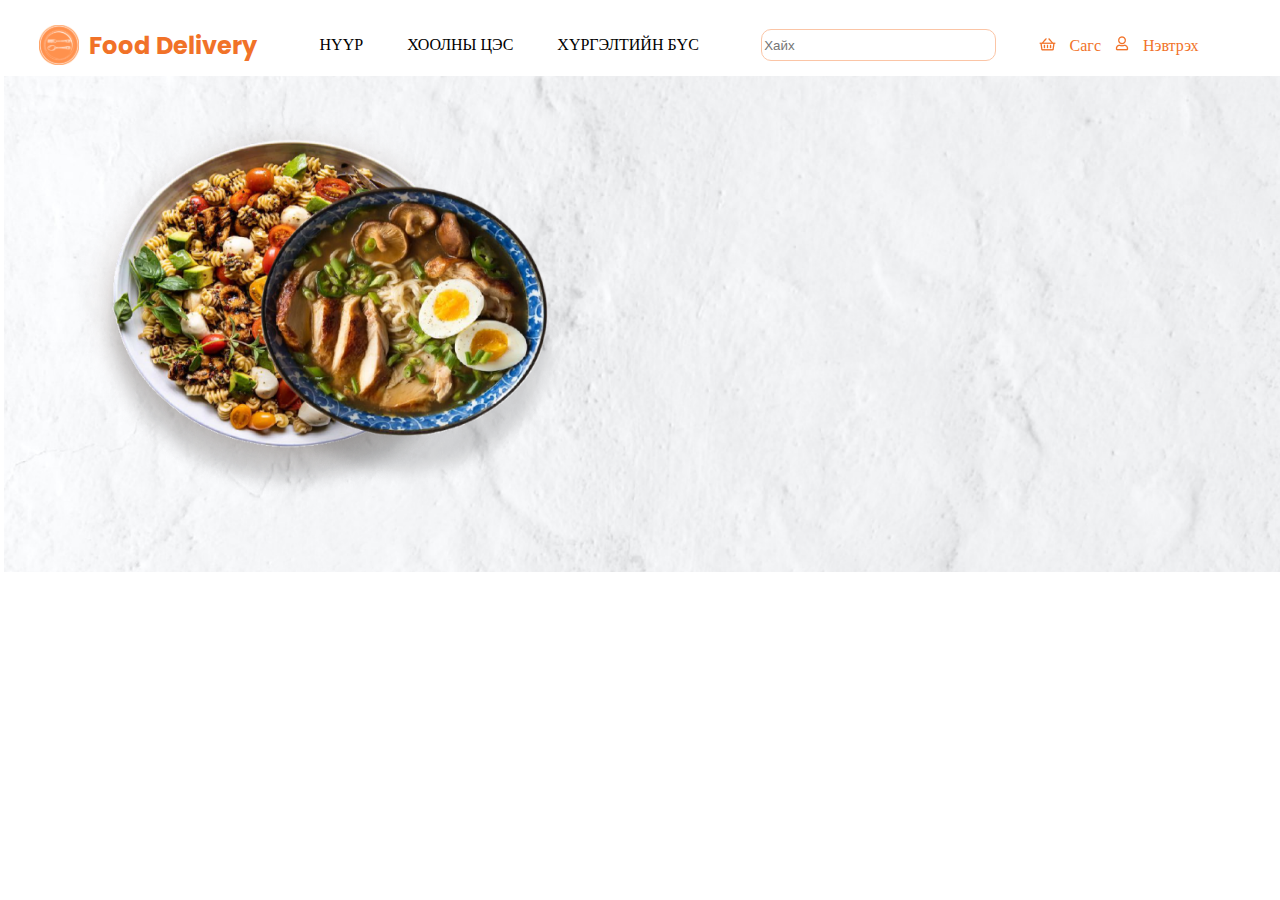
==== index.html @ 4a239a17 "index.html" ====
<!DOCTYPE html>
<html lang="en">
  <head>
    <meta charset="UTF-8" />
    <meta http-equiv="X-UA-Compatible" content="IE=edge" />
    <meta name="viewport" content="width=device-width, initial-scale=1.0" />
    <link rel="stylesheet" href="./styles/header.css" />
    <link rel="preconnect" href="https://fonts.googleapis.com" />
    <link rel="preconnect" href="https://fonts.gstatic.com" crossorigin />
    <link
      href="https://fonts.googleapis.com/css2?family=Cookie&family=Poppins:ital,wght@0,500;0,700;1,500&display=swap"
      rel="stylesheet"
    />
    <title>Delivery</title>
  </head>
  <body>
    <header class="contents">
      <div id="logo">
        <img src="./images/logo.svg" alt="" />
        <h2>Food Delivery</h2>
      </div>
      <div class="menu">
        <a href="#">НҮҮР</a>
        <a href="#">ХООЛНЫ ЦЭС</a>
        <a href="#">ХҮРГЭЛТИЙН БҮС</a>
      </div>
      <div class="search">
        <input type="text" id="search" placeholder="Хайх" />
      </div>
      <div class="login-n-busket">
        <img src="./images/busket icon.png" alt="" />
        <a href="#">Сагс</a>
        <img src="./images/nevtreh.png" alt="" />
        <a href="#">Нэвтрэх</a>
      </div>
      <div class="white"><img src="./images/white.png" alt="" /></div>
    </header>
    <div class="food">
      <img src="./images/food.png" alt="" />
    </div>
    <div class="mstars">
      <img src="./images/Mstars FD (1).png" alt="" />
    </div>
    <!-- <div class="banner1">
      <img src="base.png" alt style="height: 496px" />
    </div>
    <div class="Mstars">
      <img src="meal pic.png" alt="" />
    </div>
    <div class="delivery">
      <img src="Mstars FD.png" alt="" />
    </div>
    <div class="features"> -->
  </body>
</html>
---- styles/header.css ----
#logo {
  display: flex;
  justify-content: center;
  align-items: center;
}
#logo img {
  padding: 10px;
  width: 40px;
  height: 40px;
}
#logo h2 {
  color: rgba(241, 114, 40, 1);
  font-family: "Poppins";
  font-weight: 700;
}
header {
  display: flex;
  justify-content: space-around;
  align-items: center;
}
.menu a {
  color: black;
  padding: 20px;
  text-decoration: none;
}
.login-n-busket a {
  color: rgba(241, 114, 40, 1);
  padding: 10px;
  text-decoration: none;
}
.search img {
  height: 12px;
  width: 12px;
  left: 902px;
  top: 22px;
}
#search {
  height: 32px;
  width: 235px;
  left: 882px;
  top: 12px;
  border-radius: 10px;
  background: rgba(255, 255, 255, 0.5);
  /* warm.orange */
  border: 1px solid #fbc5a6;
  box-sizing: border-box;
  border-radius: 10px;
}

.white img {
  position: absolute;
  width: 1500px;
  height: 496px;
  left: 4px;
  top: 76px;
}
.food img {
  position: absolute;
  width: 588px;
  height: 400px;
  left: 50px;
  top: 104px;
}
.msarts img {
  height: 216px;
  width: 486px;
  left: 847px;
  top: 152px;
  border-radius: 30px;
}
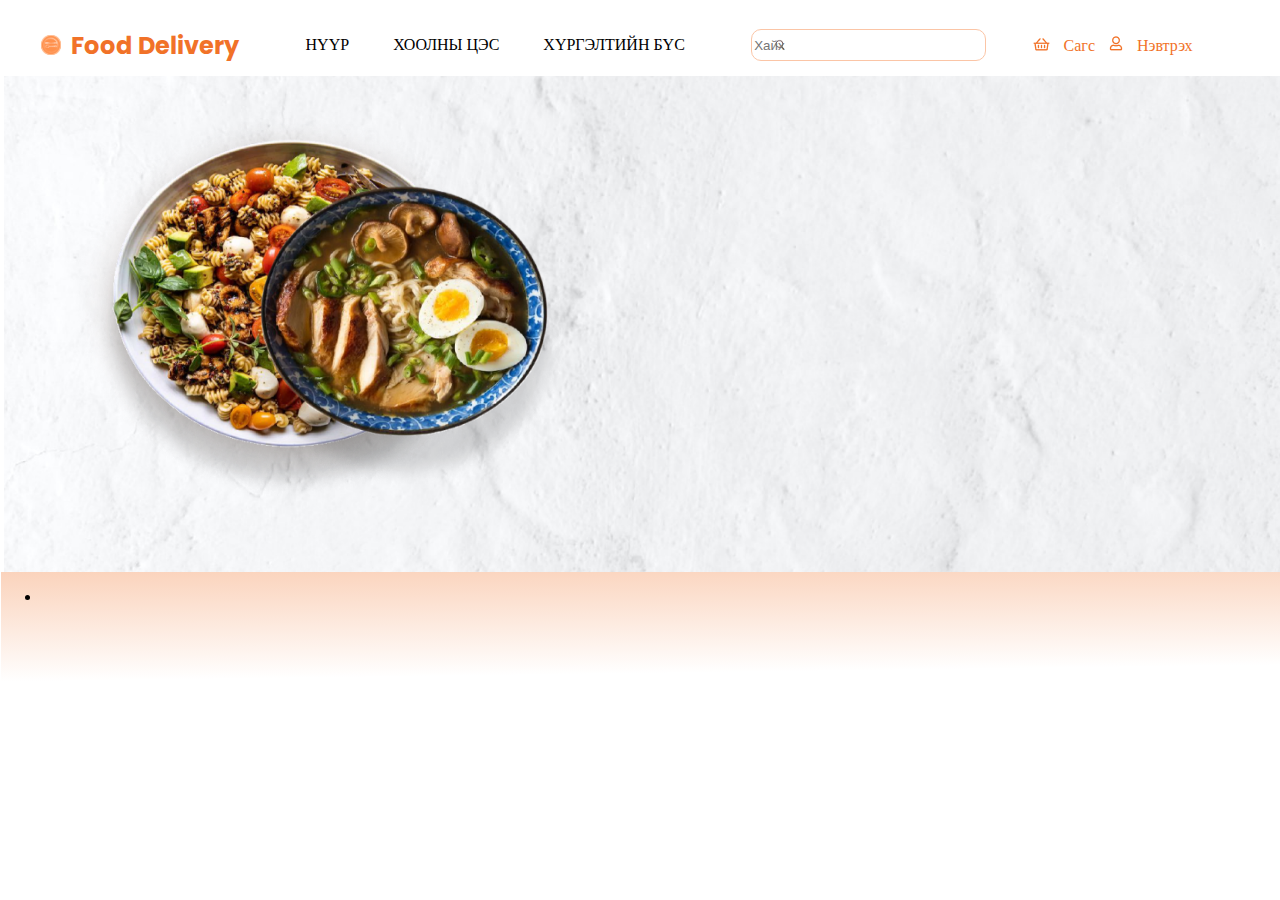
==== commit 888a5b22: "index.html" ====
--- a/index.html
+++ b/index.html
@@ -41,15 +41,10 @@
     <div class="mstars">
       <img src="./images/Mstars FD (1).png" alt="" />
     </div>
-    <!-- <div class="banner1">
-      <img src="base.png" alt style="height: 496px" />
+    <div class="base">
+      <ul>
+        <li></li>
+      </ul>
     </div>
-    <div class="Mstars">
-      <img src="meal pic.png" alt="" />
-    </div>
-    <div class="delivery">
-      <img src="Mstars FD.png" alt="" />
-    </div>
-    <div class="features"> -->
   </body>
 </html>
--- a/styles/header.css
+++ b/styles/header.css
@@ -1,3 +1,6 @@
+* {
+  box-sizing: border-box;
+}
 #logo {
   display: flex;
   justify-content: center;
@@ -19,7 +22,7 @@
   align-items: center;
 }
 .menu a {
-  color: black;
+  color: rgba(0, 0, 0, 1);
   padding: 20px;
   text-decoration: none;
 }
@@ -28,22 +31,15 @@
   padding: 10px;
   text-decoration: none;
 }
-.search img {
-  height: 12px;
-  width: 12px;
-  left: 902px;
-  top: 22px;
-}
 #search {
+  background-image: url(../images/search.png);
+  background-position: 10% 50%;
+  background-size: 12px 12px;
+  background-repeat: no-repeat;
   height: 32px;
   width: 235px;
-  left: 882px;
-  top: 12px;
   border-radius: 10px;
-  background: rgba(255, 255, 255, 0.5);
-  /* warm.orange */
   border: 1px solid #fbc5a6;
-  box-sizing: border-box;
   border-radius: 10px;
 }
 
@@ -68,3 +64,15 @@
   top: 152px;
   border-radius: 30px;
 }
+.base {
+  position: absolute;
+  width: 1440px;
+  height: 248px;
+  left: 1px;
+  top: 572px;
+  background: linear-gradient(
+    179.24deg,
+    #f17228 -90.18%,
+    rgba(255, 255, 255, 0) 41.19%
+  );
+}
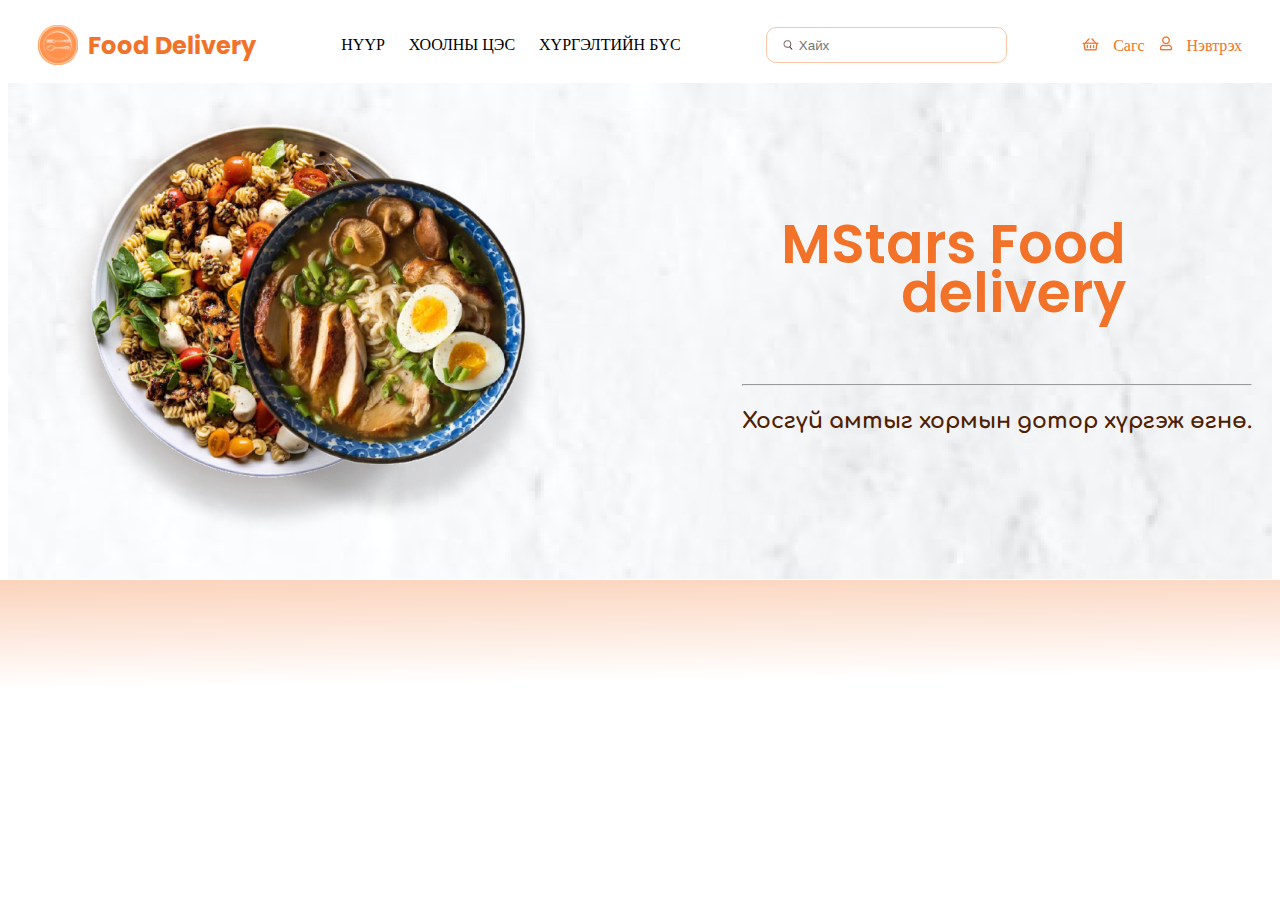
==== commit 0daa10ae: "index.html new website" ====
--- a/index.html
+++ b/index.html
@@ -5,12 +5,33 @@
     <meta http-equiv="X-UA-Compatible" content="IE=edge" />
     <meta name="viewport" content="width=device-width, initial-scale=1.0" />
     <link rel="stylesheet" href="./styles/header.css" />
+    <link rel="stylesheet" href="./styles/style.css" />
+    <link rel="stylesheet" href="./styles/main.css" />
     <link rel="preconnect" href="https://fonts.googleapis.com" />
     <link rel="preconnect" href="https://fonts.gstatic.com" crossorigin />
     <link
-      href="https://fonts.googleapis.com/css2?family=Cookie&family=Poppins:ital,wght@0,500;0,700;1,500&display=swap"
+      href="https://fonts.googleapis.com/css2?family=Comfortaa:wght@700&family=Poppins:wght@400;500;600;700&display=swap"
       rel="stylesheet"
     />
+    <link rel="preconnect" href="https://fonts.googleapis.com" />
+    <link rel="preconnect" href="https://fonts.gstatic.com" crossorigin />
+    <link
+      href="https://fonts.googleapis.com/css2?family=Comfortaa:wght@700&family=Poppins:wght@600&display=swap"
+      rel="stylesheet"
+    />
+    <link rel="preconnect" href="https://fonts.googleapis.com" />
+    <link rel="preconnect" href="https://fonts.gstatic.com" crossorigin />
+    <link
+      href="https://fonts.googleapis.com/css2?family=Comfortaa:wght@700&family=Cookie&display=swap"
+      rel="stylesheet"
+    />
+    <link rel="preconnect" href="https://fonts.googleapis.com" />
+    <link rel="preconnect" href="https://fonts.gstatic.com" crossorigin />
+    <link
+      href="https://fonts.googleapis.com/css2?family=Comfortaa:wght@700&family=Poppins:wght@600&display=swap"
+      rel="stylesheet"
+    />
+
     <title>Delivery</title>
   </head>
   <body>
@@ -25,7 +46,7 @@
         <a href="#">ХҮРГЭЛТИЙН БҮС</a>
       </div>
       <div class="search">
-        <input type="text" id="search" placeholder="Хайх" />
+        <input type="text" placeholder="Хайх" />
       </div>
       <div class="login-n-busket">
         <img src="./images/busket icon.png" alt="" />
@@ -33,18 +54,19 @@
         <img src="./images/nevtreh.png" alt="" />
         <a href="#">Нэвтрэх</a>
       </div>
-      <div class="white"><img src="./images/white.png" alt="" /></div>
     </header>
-    <div class="food">
-      <img src="./images/food.png" alt="" />
+    <div class="slider">
+      <div class="banner contents">
+        <div class="sliderPic">
+          <img src="./images/food.png" alt="" />
+        </div>
+        <div id="description">
+          <h2>MStars Food delivery</h2>
+          <hr />
+          <p>Хосгүй амтыг хормын дотор хүргэж өгнө.</p>
+        </div>
+      </div>
     </div>
-    <div class="mstars">
-      <img src="./images/Mstars FD (1).png" alt="" />
-    </div>
-    <div class="base">
-      <ul>
-        <li></li>
-      </ul>
-    </div>
+    <div class="base"></div>
   </body>
 </html>
--- a/styles/header.css
+++ b/styles/header.css
@@ -1,6 +1,3 @@
-* {
-  box-sizing: border-box;
-}
 #logo {
   display: flex;
   justify-content: center;
@@ -18,22 +15,25 @@
 }
 header {
   display: flex;
-  justify-content: space-around;
+  justify-content: space-between;
   align-items: center;
 }
 .menu a {
-  color: rgba(0, 0, 0, 1);
-  padding: 20px;
   text-decoration: none;
+  padding: 10px;
+  color: #000000;
+}
+.menu a:hover {
+  color: #f17228;
 }
 .login-n-busket a {
   color: rgba(241, 114, 40, 1);
   padding: 10px;
   text-decoration: none;
 }
-#search {
+.search input {
   background-image: url(../images/search.png);
-  background-position: 10% 50%;
+  background-position: 15px 50%;
   background-size: 12px 12px;
   background-repeat: no-repeat;
   height: 32px;
@@ -42,37 +42,6 @@
   border: 1px solid #fbc5a6;
   border-radius: 10px;
 }
-
-.white img {
-  position: absolute;
-  width: 1500px;
-  height: 496px;
-  left: 4px;
-  top: 76px;
+.search input::placeholder {
+  padding-left: 30px;
 }
-.food img {
-  position: absolute;
-  width: 588px;
-  height: 400px;
-  left: 50px;
-  top: 104px;
-}
-.msarts img {
-  height: 216px;
-  width: 486px;
-  left: 847px;
-  top: 152px;
-  border-radius: 30px;
-}
-.base {
-  position: absolute;
-  width: 1440px;
-  height: 248px;
-  left: 1px;
-  top: 572px;
-  background: linear-gradient(
-    179.24deg,
-    #f17228 -90.18%,
-    rgba(255, 255, 255, 0) 41.19%
-  );
-}
--- a/styles/style.css
+++ b/styles/style.css
@@ -0,0 +1,6 @@
+.contents {
+  max-width: 1500px;
+  padding-left: 20px;
+  padding-right: 20px;
+  margin: auto;
+}
--- a/styles/main.css
+++ b/styles/main.css
@@ -0,0 +1,44 @@
+.slider {
+  height: 496px;
+  width: 100%;
+  background-image: url(../images/white.png);
+}
+.banner {
+  display: flex;
+  align-items: center;
+  justify-content: space-between;
+}
+#description h2 {
+  width: 384px;
+  height: 120px;
+  right: 222px;
+  display: flex;
+  text-align: right;
+  font-weight: 600;
+  font-size: 55px;
+  line-height: 90%;
+  font-family: "Poppins";
+  color: #f17228;
+}
+#description p {
+  font-family: "Comfortaa";
+  font-weight: 700;
+  font-size: 22px;
+  line-height: 120%;
+  display: flex;
+  align-items: center;
+  text-align: right;
+  color: #4d2000;
+}
+.base {
+  position: absolute;
+  width: 100%;
+  height: 248px;
+  left: 0px;
+  top: 580px;
+  background: linear-gradient(
+    179.24deg,
+    #f17228 -90.18%,
+    rgba(255, 255, 255, 0) 41.19%
+  );
+}
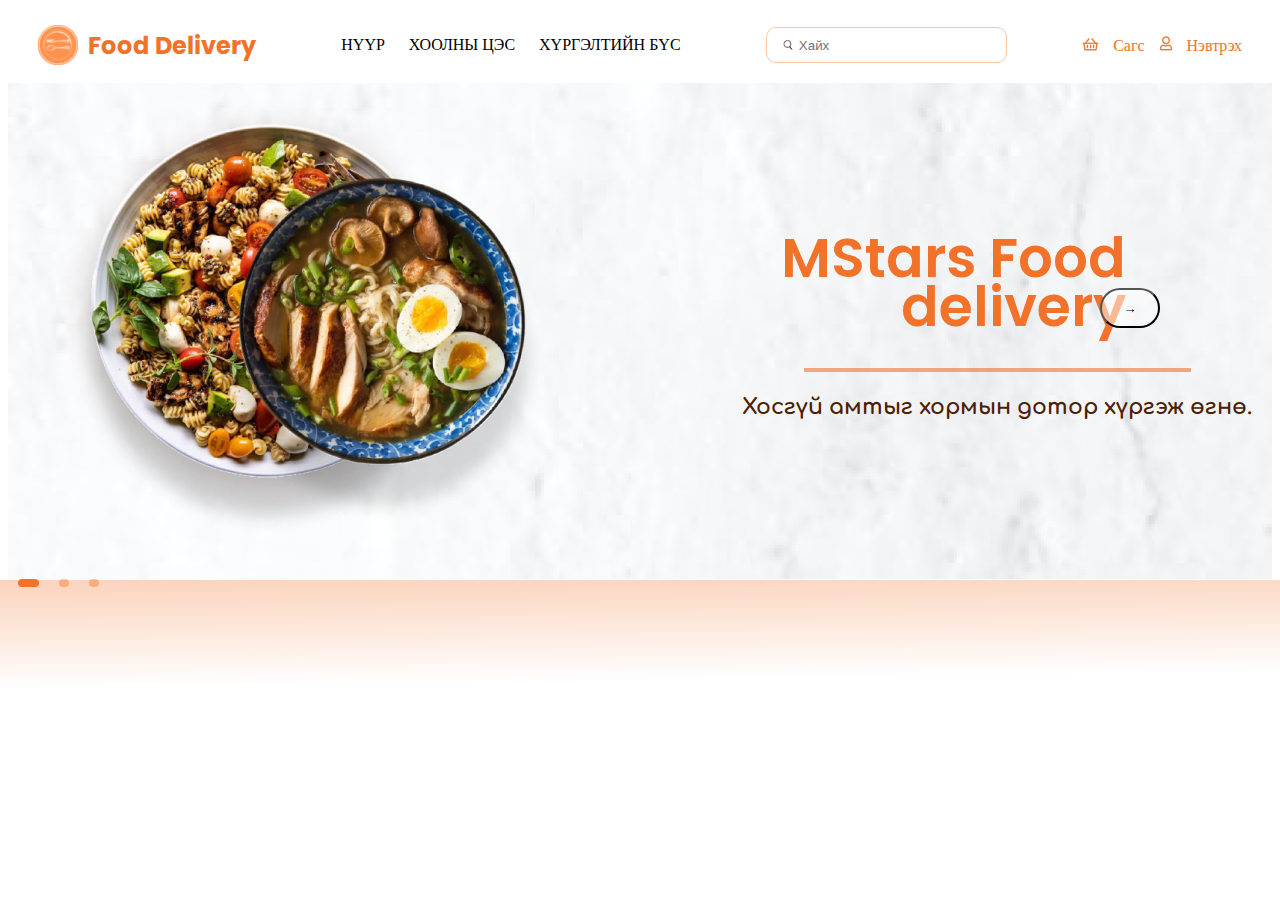
==== commit a5a4e427: "index.html new website" ====
--- a/index.html
+++ b/index.html
@@ -60,6 +60,9 @@
         <div class="sliderPic">
           <img src="./images/food.png" alt="" />
         </div>
+        <div>
+          <input type="button" id="btn" value="&rightarrow;" />
+        </div>
         <div id="description">
           <h2>MStars Food delivery</h2>
           <hr />
@@ -67,6 +70,11 @@
         </div>
       </div>
     </div>
+    <div class="btns">
+      <div class="sker1"></div>
+      <div class="sker2"></div>
+      <div class="sker3"></div>
+    </div>
     <div class="base"></div>
   </body>
 </html>
--- a/styles/main.css
+++ b/styles/main.css
@@ -10,7 +10,7 @@
 }
 #description h2 {
   width: 384px;
-  height: 120px;
+  height: 90px;
   right: 222px;
   display: flex;
   text-align: right;
@@ -26,9 +26,14 @@
   font-size: 22px;
   line-height: 120%;
   display: flex;
-  align-items: center;
-  text-align: right;
   color: #4d2000;
+}
+#description hr {
+  width: 383px;
+  height: 0px;
+  left: 834px;
+  top: 296px;
+  border: 2px solid rgba(241, 114, 40, 0.6);
 }
 .base {
   position: absolute;
@@ -42,3 +47,40 @@
     rgba(255, 255, 255, 0) 41.19%
   );
 }
+#btn {
+  justify-content: flex-end;
+  position: absolute;
+  width: 60px;
+  height: 40px;
+  right: 120px;
+  top: 288px;
+  background: rgba(255, 255, 255, 0.5);
+  border-radius: 30px;
+}
+.btns {
+  display: flex;
+  width: 180px;
+  height: 16px;
+}
+.sker1 {
+  width: 21px;
+  height: 8px;
+  background: #f17228;
+  border-radius: 5px;
+  flex: none;
+  margin: 0px 10px;
+}
+.sker2 {
+  width: 10px;
+  height: 8px;
+  background: #fbc5a6;
+  border-radius: 5px;
+  margin: 0px 10px;
+}
+.sker3 {
+  width: 10px;
+  height: 8px;
+  background: #fbc5a6;
+  border-radius: 5px;
+  margin: 0px 10px;
+}
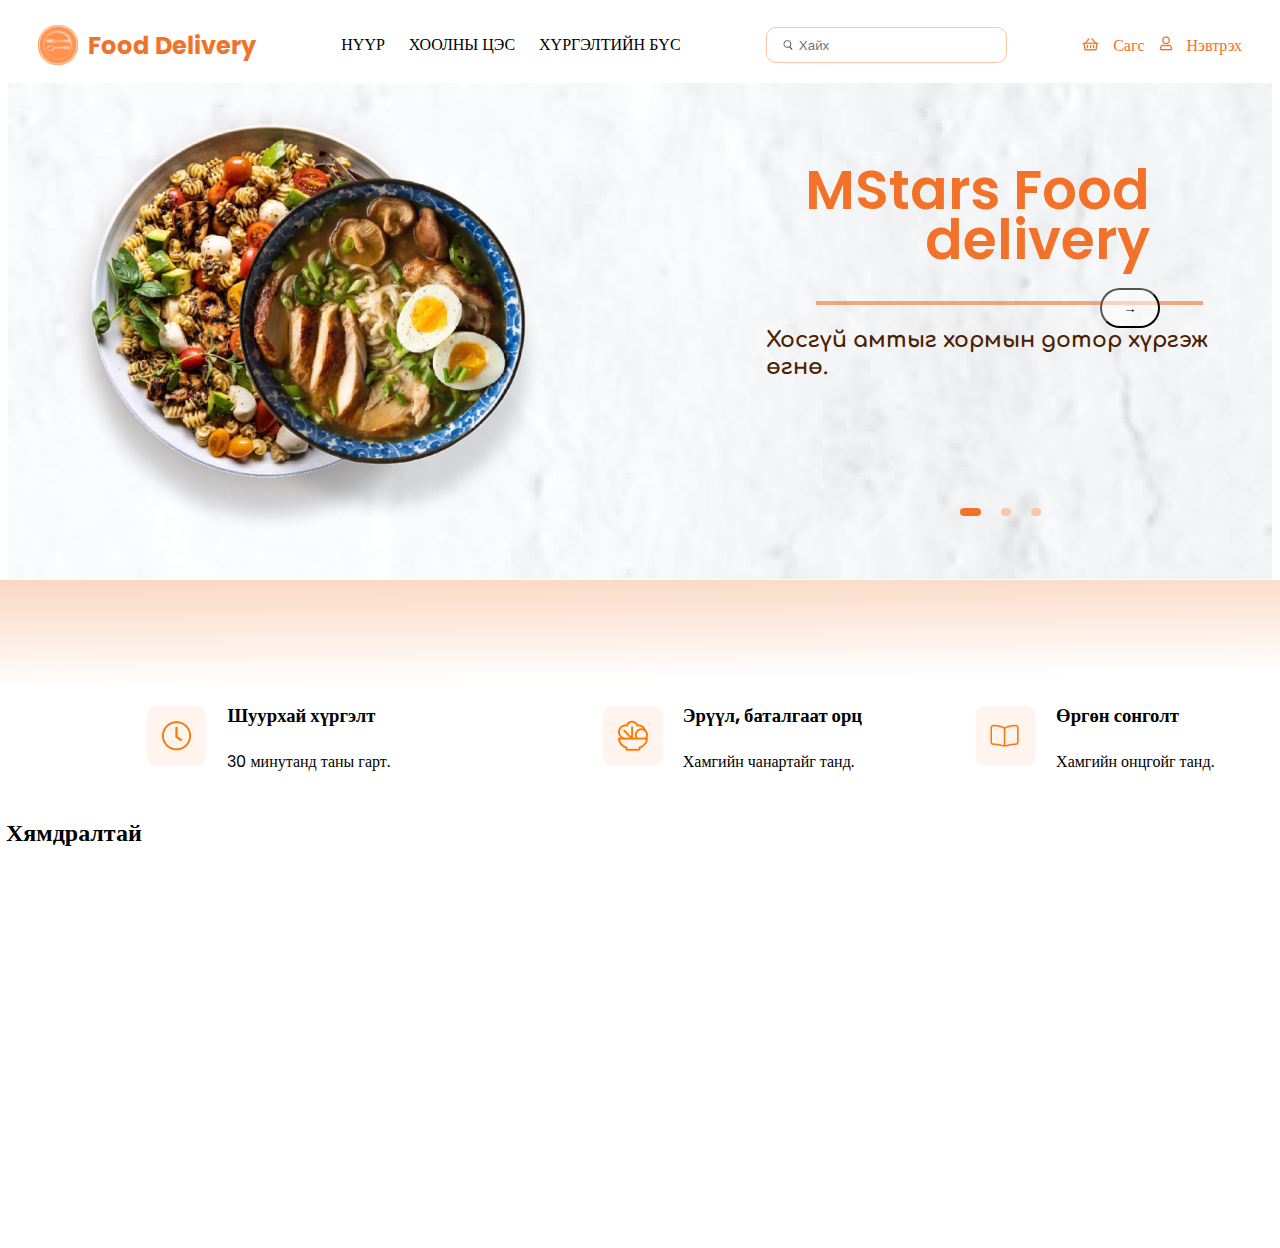
==== commit 39083d15: "index.html bro" ====
--- a/index.html
+++ b/index.html
@@ -31,8 +31,14 @@
       href="https://fonts.googleapis.com/css2?family=Comfortaa:wght@700&family=Poppins:wght@600&display=swap"
       rel="stylesheet"
     />
+    <link rel="preconnect" href="https://fonts.googleapis.com" />
+    <link rel="preconnect" href="https://fonts.gstatic.com" crossorigin />
+    <link
+      href="https://fonts.googleapis.com/css2?family=Comfortaa:wght@700&family=Poppins:wght@700&display=swap"
+      rel="stylesheet"
+    />
 
-    <title>Delivery</title>
+    <title>Food Delivery</title>
   </head>
   <body>
     <header class="contents">
@@ -68,13 +74,43 @@
           <hr />
           <p>Хосгүй амтыг хормын дотор хүргэж өгнө.</p>
         </div>
+        <div class="btns">
+          <div class="sker1"></div>
+          <div class="sker2"></div>
+          <div class="sker3"></div>
+        </div>
       </div>
     </div>
-    <div class="btns">
-      <div class="sker1"></div>
-      <div class="sker2"></div>
-      <div class="sker3"></div>
+    <div class="base">
+      <div id="features">
+        <div class="box1">
+          <img src="./images/watch.png" alt="tsag" />
+          <div class="cart1">
+            <h3>Шуурхай хүргэлт</h3>
+            <p>30 минутанд таны гарт.</p>
+          </div>
+        </div>
+        <div class="box2">
+          <img src="./hool.png" alt="hool" />
+          <div class="cart2">
+            <h3>Эрүүл, баталгаат орц</h3>
+            <p>Хамгийн чанартайг танд.</p>
+          </div>
+        </div>
+        <div class="box3">
+          <img src="book.png" alt="book" />
+          <div class="cart3">
+            <h3>Өргөн сонголт</h3>
+            <p>Хамгийн онцгойг танд.</p>
+          </div>
+        </div>
+      </div>
     </div>
-    <div class="base"></div>
+    <div id="sale">
+      <div class="morj">
+        <h2> Хямдралтай</h2>
+      </div>
+      <div></div>
+    </div>
   </body>
 </html>
--- a/styles/main.css
+++ b/styles/main.css
@@ -7,6 +7,10 @@
   display: flex;
   align-items: center;
   justify-content: space-between;
+}
+#description {
+  width: 486px;
+  height: 390px;
 }
 #description h2 {
   width: 384px;
@@ -59,8 +63,13 @@
 }
 .btns {
   display: flex;
+  justify-content: center;
+  align-items: center;
+  position: absolute;
   width: 180px;
   height: 16px;
+  left: 910px;
+  top: 504px;
 }
 .sker1 {
   width: 21px;
@@ -84,3 +93,56 @@
   border-radius: 5px;
   margin: 0px 10px;
 }
+#features {
+  display: flex;
+  justify-content: space-around;
+  align-items: flex-end;
+  background: rgba(255, 255, 255, 0.1);
+  height: 230px;
+}
+.box1 {
+  display: flex;
+  align-items: center;
+  margin: 0px 100px;
+}
+.cart1 {
+  flex-direction: column;
+  font-family: "Poppins";
+  font-style: normal;
+  padding: 20px;
+}
+.box2 {
+  display: flex;
+  align-items: center;
+}
+.cart2 {
+  flex-direction: column;
+  padding: 20px;
+  font-family: "Poppins";
+}
+.box3 {
+  display: flex;
+  align-items: center;
+}
+.cart3 {
+  font-family: "Poppins";
+  font-style: normal;
+  padding: 20px;
+}
+.cart3 h5 {
+  display: flex;
+  font-family: "Poppins";
+  font-style: normal;
+  font-weight: 700;
+  font-size: 18px;
+  line-height: 27px;
+}
+#sale {
+  display: flex;
+  flex-direction: column;
+  position: absolute;
+  width: 100%;
+  height: 448px;
+  left: 0px;
+  top: 800px;
+}
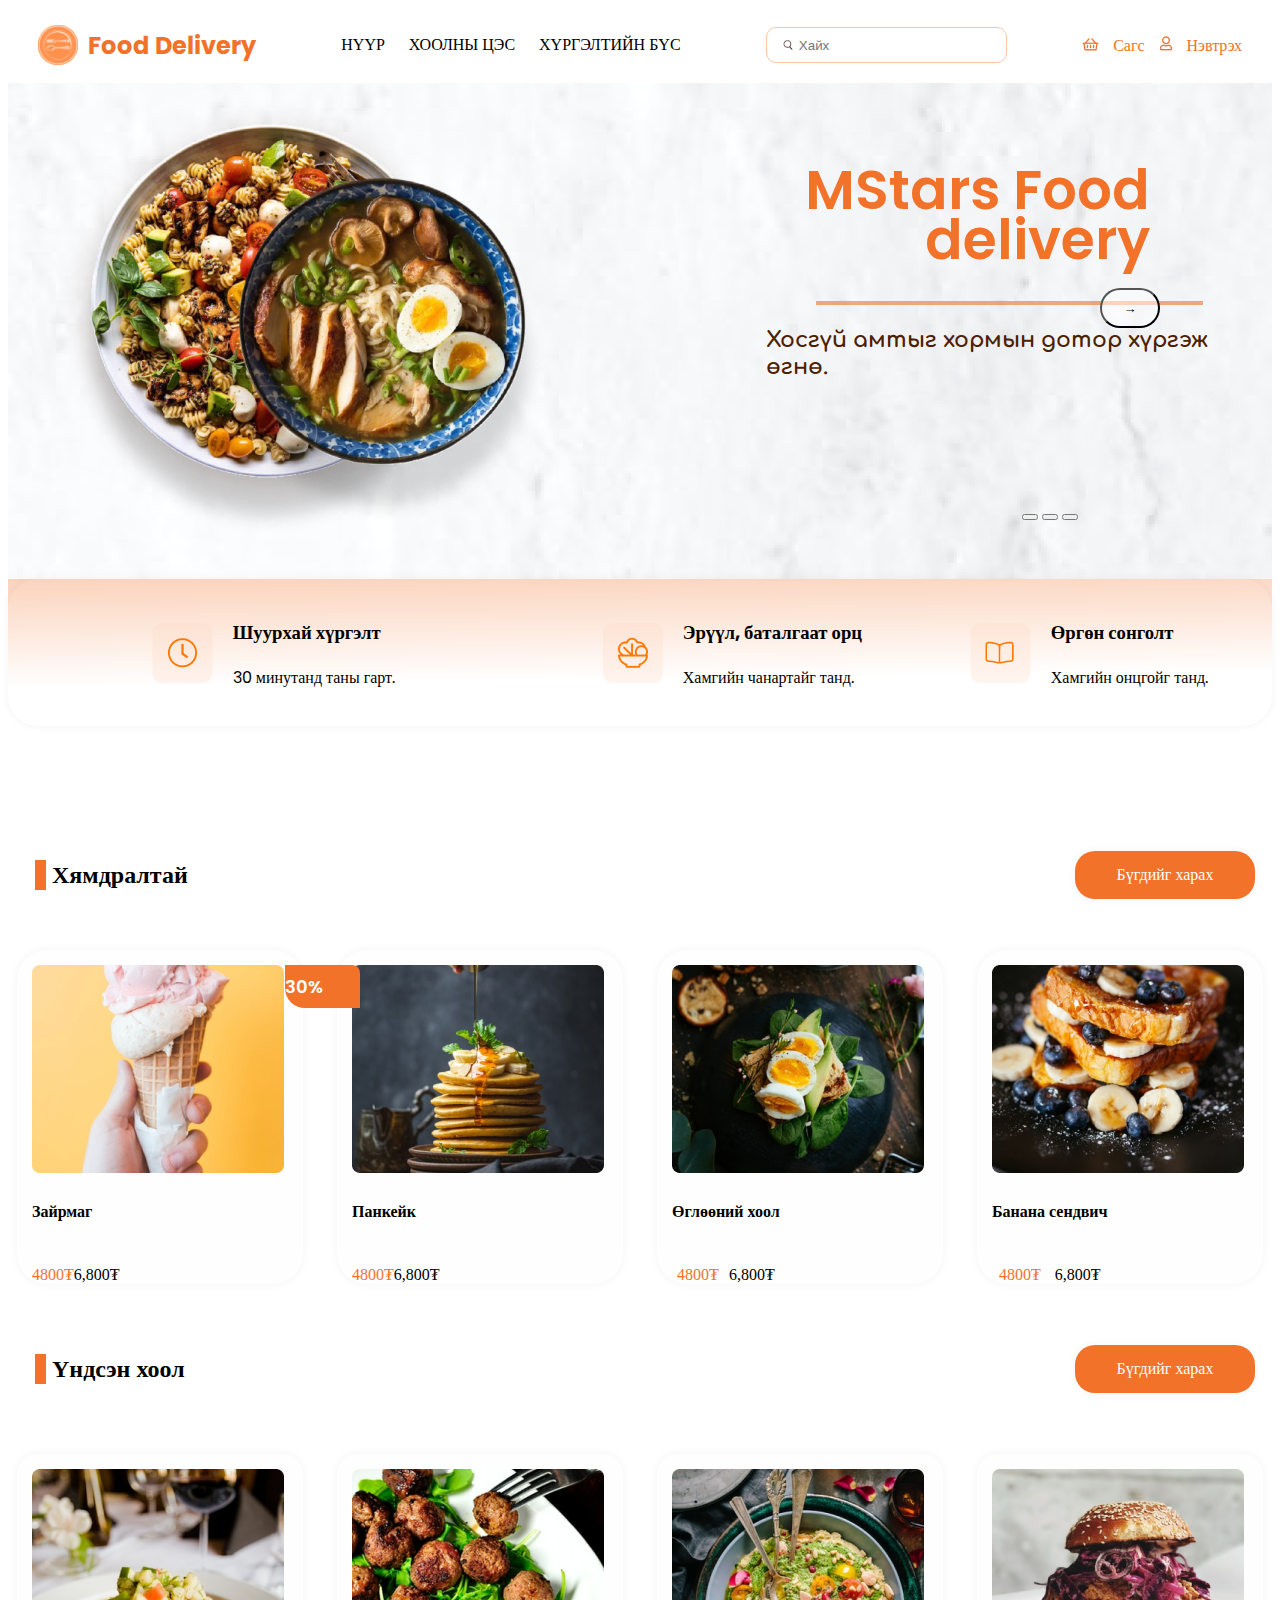
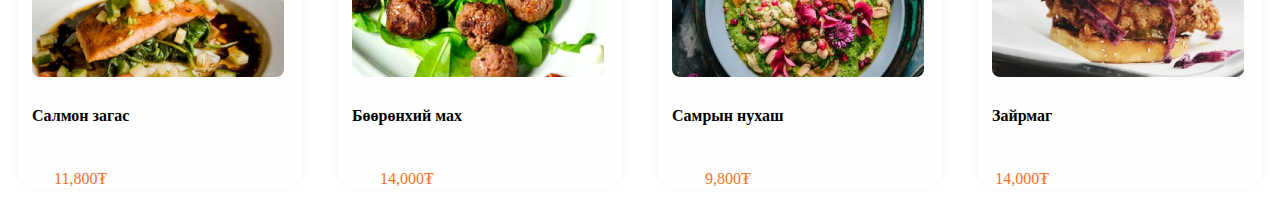
==== commit 78737343: "index.hmtl change now" ====
--- a/index.html
+++ b/index.html
@@ -7,37 +7,10 @@
     <link rel="stylesheet" href="./styles/header.css" />
     <link rel="stylesheet" href="./styles/style.css" />
     <link rel="stylesheet" href="./styles/main.css" />
-    <link rel="preconnect" href="https://fonts.googleapis.com" />
-    <link rel="preconnect" href="https://fonts.gstatic.com" crossorigin />
-    <link
-      href="https://fonts.googleapis.com/css2?family=Comfortaa:wght@700&family=Poppins:wght@400;500;600;700&display=swap"
-      rel="stylesheet"
-    />
-    <link rel="preconnect" href="https://fonts.googleapis.com" />
-    <link rel="preconnect" href="https://fonts.gstatic.com" crossorigin />
-    <link
-      href="https://fonts.googleapis.com/css2?family=Comfortaa:wght@700&family=Poppins:wght@600&display=swap"
-      rel="stylesheet"
-    />
-    <link rel="preconnect" href="https://fonts.googleapis.com" />
-    <link rel="preconnect" href="https://fonts.gstatic.com" crossorigin />
-    <link
-      href="https://fonts.googleapis.com/css2?family=Comfortaa:wght@700&family=Cookie&display=swap"
-      rel="stylesheet"
-    />
-    <link rel="preconnect" href="https://fonts.googleapis.com" />
-    <link rel="preconnect" href="https://fonts.gstatic.com" crossorigin />
-    <link
-      href="https://fonts.googleapis.com/css2?family=Comfortaa:wght@700&family=Poppins:wght@600&display=swap"
-      rel="stylesheet"
-    />
-    <link rel="preconnect" href="https://fonts.googleapis.com" />
-    <link rel="preconnect" href="https://fonts.gstatic.com" crossorigin />
-    <link
-      href="https://fonts.googleapis.com/css2?family=Comfortaa:wght@700&family=Poppins:wght@700&display=swap"
-      rel="stylesheet"
-    />
-
+    <link rel="preconnect" href="https://fonts.googleapis.com">
+    <link rel="preconnect" href="https://fonts.gstatic.com" crossorigin>
+    <link href="https://fonts.googleapis.com/css2?family=Comfortaa:wght@700&family=Poppins:wght@400;500;600;700&display=swap" rel="stylesheet">
+    
     <title>Food Delivery</title>
   </head>
   <body>
@@ -75,42 +48,190 @@
           <p>Хосгүй амтыг хормын дотор хүргэж өгнө.</p>
         </div>
         <div class="btns">
-          <div class="sker1"></div>
-          <div class="sker2"></div>
-          <div class="sker3"></div>
+          <div class="carousel-indicators">
+            <button
+              type="button"
+              data-bs-target="#carouselExampleCaptions"
+              data-bs-slide-to="0"
+              class="active"
+              aria-current="true"
+              aria-label="Slide 1"
+            ></button>
+            <button
+              type="button"
+              data-bs-target="#carouselExampleCaptions"
+              data-bs-slide-to="1"
+              aria-label="Slide 2"
+            ></button>
+            <button
+              type="button"
+              data-bs-target="#carouselExampleCaptions"
+              data-bs-slide-to="2"
+              aria-label="Slide 3"
+            ></button>
+          </div>
         </div>
       </div>
     </div>
     <div class="base">
       <div id="features">
-        <div class="box1">
-          <img src="./images/watch.png" alt="tsag" />
-          <div class="cart1">
-            <h3>Шуурхай хүргэлт</h3>
-            <p>30 минутанд таны гарт.</p>
-          </div>
-        </div>
-        <div class="box2">
-          <img src="./hool.png" alt="hool" />
-          <div class="cart2">
-            <h3>Эрүүл, баталгаат орц</h3>
-            <p>Хамгийн чанартайг танд.</p>
-          </div>
-        </div>
-        <div class="box3">
-          <img src="book.png" alt="book" />
-          <div class="cart3">
-            <h3>Өргөн сонголт</h3>
-            <p>Хамгийн онцгойг танд.</p>
+        <div class="features">
+          <div class="box1">
+            <img src="./images/watch.png" alt="tsag" />
+            <div class="cart1">
+              <h3>Шуурхай хүргэлт</h3>
+              <p>30 минутанд таны гарт.</p>
+            </div>
+          </div>
+          <div class="box2">
+            <img src="./sale/hool.png" alt="hool" />
+            <div class="cart2">
+              <h3>Эрүүл, баталгаат орц</h3>
+              <p>Хамгийн чанартайг танд.</p>
+            </div>
+          </div>
+          <div class="box3">
+            <img src="./sale/book.png" alt="book" />
+            <div class="cart3">
+              <h3>Өргөн сонголт</h3>
+              <p>Хамгийн онцгойг танд.</p>
+            </div>
           </div>
         </div>
       </div>
     </div>
     <div id="sale">
-      <div class="morj">
-        <h2> Хямдралтай</h2>
-      </div>
-      <div></div>
+      <div id="morj">
+        <div class="all1">
+          <img src="./sale/orange.png" alt="" />
+          <h2> Хямдралтай</h2>
+        </div>
+        <div class="all2">
+          <p>Бүгдийг харах</p>
+        </div>
+      </div>
+      <div class="cards1">
+        <div class="card" style="width: 16rem">
+          <div class="rectangle">30%</div>
+          <img
+            src="./unsplash_TLD6iCOlyb0.png"
+            class="card-img-top"
+            alt="..."
+          />
+          <div class="card-body">
+            <h5 class="card-title">Зайрмаг</h5>
+            <div class="pro">
+              <p class="card-text">4800₮</p>
+              <p>6,800₮</p>
+            </div>
+          </div>
+        </div>
+        <div class="card1" style="width: 16rem">
+
+          <img
+            src="./images/sale/unsplash_eeqbbemH9-c.png"
+            class="card-img-top"
+            alt="..."
+          />
+          <div class="card-body">
+            <h5 class="card-title">Панкейк</h5>
+            <div class="pro1">
+              <p class="card-text">4800₮</p>
+              <p>6,800₮</p>
+            </div>
+          </div>
+        </div>
+        <div class="card2" style="width: 16rem">
+          <img
+            src="./unsplash_fdlZBWIP0aM.png"
+            class="card-img-top"
+            alt="..."
+          />
+          <div class="card-body">
+            <h5 class="card-title">Өглөөний хоол</h5>
+            <div class="pro2">
+              <p class="card-text">4800₮</p>
+              <p>6,800₮</p>
+            </div>
+          </div>
+        </div>
+        <div class="card3" style="width: 16rem">
+          <img src="./pic.png" class="card-img-top" alt="..." />
+          <div class="card-body">
+            <h5 class="card-title">Банана сендвич</h5>
+            <div class="pro3">
+              <p class="card-text">4800₮</p>
+              <p>6,800₮</p>
+            </div>
+          </div>
+        </div>
+      </div>
+      <div class="sale1">
+        <div id="morj">
+          <div class="all1">
+            <img src="./sale/orange.png" alt="" />
+            <h2> Үндсэн хоол</h2>
+          </div>
+          <div class="all2">
+            <p>Бүгдийг харах</p>
+          </div>
+        </div>
+      </div>
+      <div class="cards2">
+        <div class="zone1" style="width: 16rem">
+          <img
+            src="./salmon.png"
+            class="card-img-top"
+            alt="..."
+          />
+          <div class="card-body">
+            <h5 class="card-title">Салмон загас</h5>
+            <div class="pro">
+              <p class="card-text">11,800₮</p>
+            </div>
+          </div>
+        </div>
+          <div class="zone2" style="width: 16rem">
+            <img
+              src="./buurun.png"
+              class="card-img-top"
+              alt="..."
+            />
+            <div class="card-body">
+              <h5 class="card-title">Бөөрөнхий мах</h5>
+              <div class="pro">
+                <p class="card-text">14,000₮</p>
+              </div>
+            </div>
+          </div>
+            <div class="zone3" style="width: 16rem">
+              <img
+                src="./camrin.png"
+                class="card-img-top"
+                alt="..."
+              />
+              <div class="card-body">
+                <h5 class="card-title">Самрын нухаш</h5>
+                <div class="pro">
+                  <p class="card-text">9,800₮</p>
+                </div>
+              </div>
+            </div>
+              <div class="zone4" style="width: 16rem">
+                <img
+                  src="./chicken.png"
+                  class="card-img-top"
+                  alt="..."
+                />
+                <div class="card-body">
+                  <h5 class="card-title">Зайрмаг</h5>
+                  <div class="pro">
+                    <p class="card-text">14,000₮</p>
+                  </div>
+                </div>
+              </div>
+            </div>
+      </div>
     </div>
   </body>
 </html>
--- a/styles/main.css
+++ b/styles/main.css
@@ -40,7 +40,6 @@
   border: 2px solid rgba(241, 114, 40, 0.6);
 }
 .base {
-  position: absolute;
   width: 100%;
   height: 248px;
   left: 0px;
@@ -68,7 +67,7 @@
   position: absolute;
   width: 180px;
   height: 16px;
-  left: 910px;
+  left: 960px;
   top: 504px;
 }
 .sker1 {
@@ -93,12 +92,12 @@
   border-radius: 5px;
   margin: 0px 10px;
 }
-#features {
+.features {
   display: flex;
   justify-content: space-around;
   align-items: flex-end;
-  background: rgba(255, 255, 255, 0.1);
-  height: 230px;
+  box-shadow: 0px 0px 10px rgba(0, 0, 0, 0.05);
+  border-radius: 30px;
 }
 .box1 {
   display: flex;
@@ -146,3 +145,169 @@
   left: 0px;
   top: 800px;
 }
+#morj {
+  display: flex;
+  justify-content: space-between;
+  align-items: center;
+  padding: 25px;
+  height: 88px;
+  left: 120px;
+  top: 0px;
+  margin: 16px 0px;
+}
+.all1 {
+  display: flex;
+  align-items: center;
+  padding: 10px;
+  height: 48px;
+  left: 135px;
+}
+.all2 {
+  display: flex;
+  background-color: orange;
+  background: #f17228;
+  box-shadow: 0px 0px 10px rgba(0, 0, 0, 0.05);
+  border-radius: 20px;
+  color: #ffffff;
+  display: flex;
+  justify-content: center;
+  align-items: center;
+  width: 180px;
+  height: 48px;
+}
+.rectangle {
+  position: absolute;
+  width: 75px;
+  height: 43px;
+  left: 285px;
+  background: #f17228;
+  border-radius: 0px 8px 0px 20px;
+  font-family: "Poppins";
+  font-style: normal;
+  font-weight: 600;
+  font-size: 18px;
+  line-height: 27px;
+  display: flex;
+  align-items: center;
+  text-align: center;
+  color: #ffffff;
+}
+.card {
+  display: flex;
+  flex-direction: column;
+  align-items: flex-start;
+  padding: 15px;
+  width: 282px;
+  height: 304px;
+  background: #fefefe;
+  border-radius: 30px;
+  box-shadow: 0px 0px 10px rgba(0, 0, 0, 0.05);
+}
+.card-text {
+  color: #f17228;
+}
+.card-body h5 {
+  font-family: "Poppins";
+  font-style: normal;
+  font-weight: 600;
+  font-size: 16px;
+  line-height: 24px;
+  color: #000000;
+}
+.pro {
+  display: flex;
+  justify-content: space-around;
+}
+.card1 {
+  display: flex;
+  flex-direction: column;
+  align-items: flex-start;
+  padding: 15px;
+  width: 282px;
+  height: 304px;
+  background: #fefefe;
+  border-radius: 30px;
+  box-shadow: 0px 0px 10px rgba(0, 0, 0, 0.05);
+}
+.pro1 {
+  display: flex;
+  justify-content: space-around;
+}
+.card2 {
+  display: flex;
+  flex-direction: column;
+  align-items: flex-start;
+  padding: 15px;
+  width: 282px;
+  height: 304px;
+  background: #fefefe;
+  border-radius: 30px;
+  box-shadow: 0px 0px 10px rgba(0, 0, 0, 0.05);
+}
+.pro2 {
+  display: flex;
+  justify-content: space-around;
+}
+.card3 {
+  display: flex;
+  flex-direction: column;
+  align-items: flex-start;
+  padding: 15px;
+  width: 282px;
+  height: 304px;
+  background: #fefefe;
+  border-radius: 30px;
+  box-shadow: 0px 0px 10px rgba(0, 0, 0, 0.05);
+}
+.pro3 {
+  display: flex;
+  justify-content: space-around;
+}
+.cards1 {
+  display: flex;
+  justify-content: space-around;
+}
+.cards2 {
+  display: flex;
+  justify-content: space-around;
+}
+.zone1 {
+  display: flex;
+  flex-direction: column;
+  align-items: flex-start;
+  padding: 15px;
+  height: 304px;
+  background: #fefefe;
+  box-shadow: 0px 0px 10px rgba(0, 0, 0, 0.05);
+  border-radius: 20px;
+}
+.zone2 {
+  display: flex;
+  flex-direction: column;
+  align-items: flex-start;
+  padding: 15px;
+  height: 304px;
+  background: #fefefe;
+  box-shadow: 0px 0px 10px rgba(0, 0, 0, 0.05);
+  border-radius: 20px;
+}
+.zone3 {
+  display: flex;
+  flex-direction: column;
+  align-items: flex-start;
+  padding: 15px;
+  height: 304px;
+  background: #fefefe;
+  box-shadow: 0px 0px 10px rgba(0, 0, 0, 0.05);
+  border-radius: 20px;
+}
+.zone4 {
+  display: flex;
+  flex-direction: column;
+  align-items: flex-start;
+  padding: 15px;
+  height: 304px;
+  background: #fefefe;
+  box-shadow: 0px 0px 10px rgba(0, 0, 0, 0.05);
+  border-radius: 20px;
+}
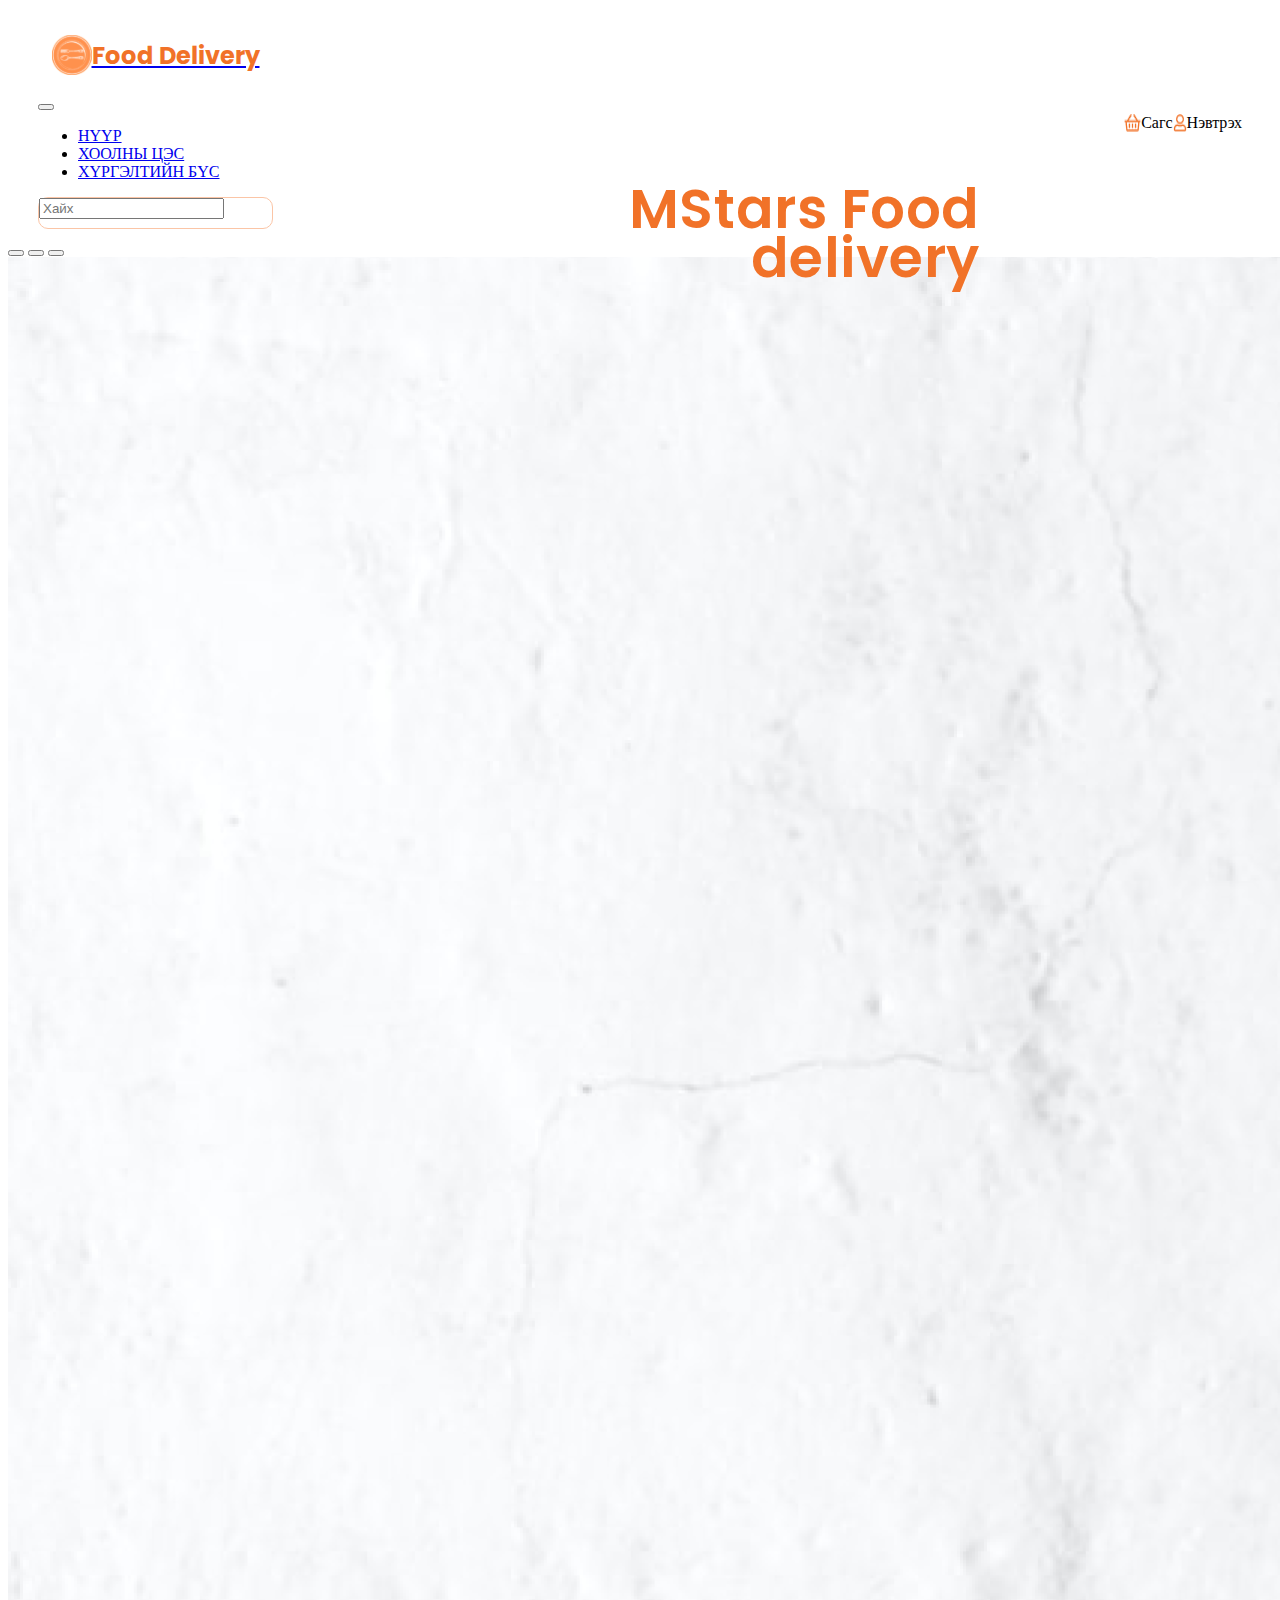
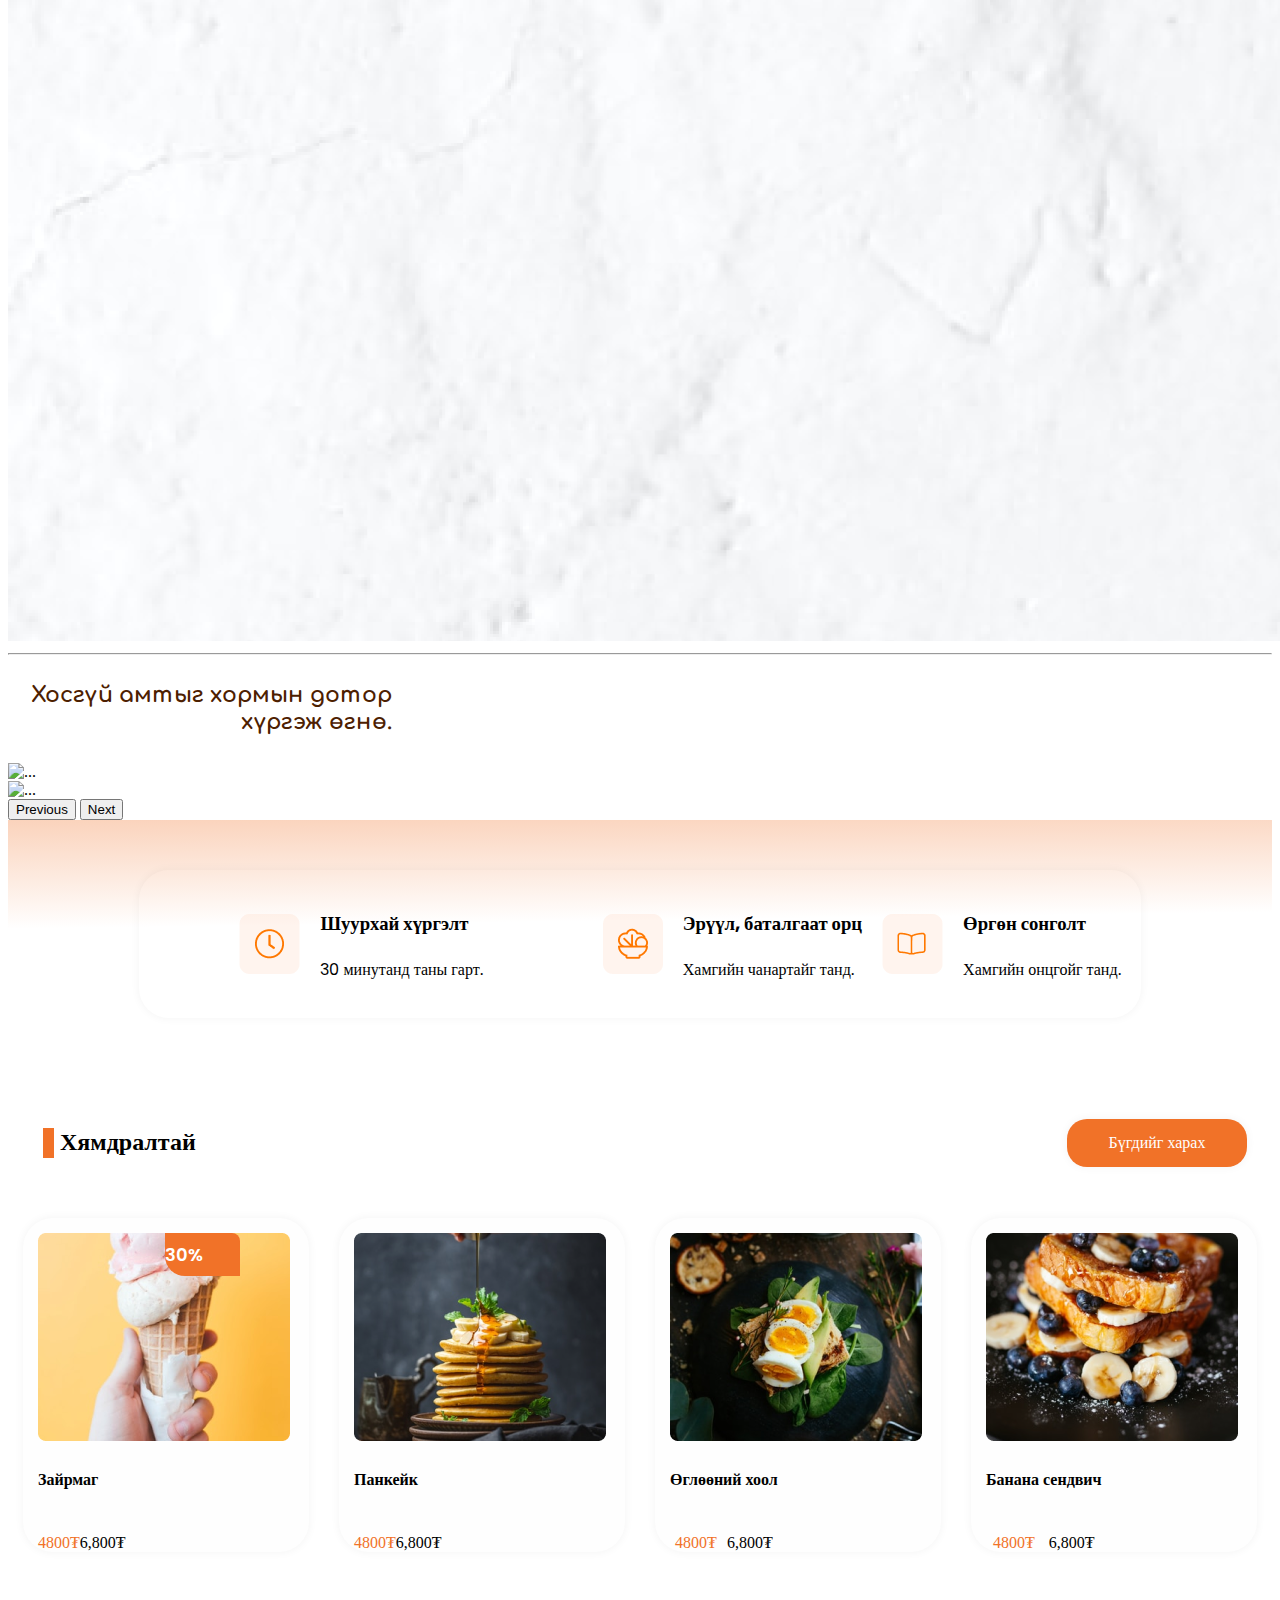
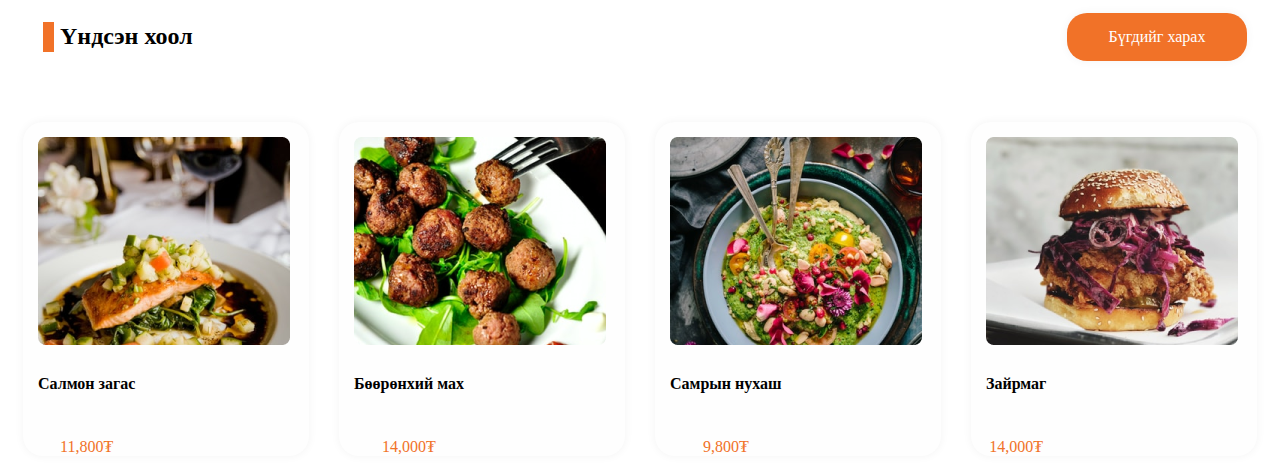
==== commit 8f62441f: "4.5 index.html" ====
--- a/index.html
+++ b/index.html
@@ -9,68 +9,117 @@
     <link rel="stylesheet" href="./styles/main.css" />
     <link rel="preconnect" href="https://fonts.googleapis.com">
     <link rel="preconnect" href="https://fonts.gstatic.com" crossorigin>
+    <link href="https://cdn.jsdelivr.net/npm/bootstrap@5.1.3/dist/css/bootstrap.min.css" rel="stylesheet" integrity="sha384-1BmE4kWBq78iYhFldvKuhfTAU6auU8tT94WrHftjDbrCEXSU1oBoqyl2QvZ6jIW3" crossorigin="anonymous">
+<script src="https://cdn.jsdelivr.net/npm/bootstrap@5.1.3/dist/js/bootstrap.bundle.min.js" integrity="sha384-ka7Sk0Gln4gmtz2MlQnikT1wXgYsOg+OMhuP+IlRH9sENBO0LRn5q+8nbTov4+1p" crossorigin="anonymous"></script>
     <link href="https://fonts.googleapis.com/css2?family=Comfortaa:wght@700&family=Poppins:wght@400;500;600;700&display=swap" rel="stylesheet">
-    
     <title>Food Delivery</title>
   </head>
   <body>
     <header class="contents">
-      <div id="logo">
-        <img src="./images/logo.svg" alt="" />
-        <h2>Food Delivery</h2>
-      </div>
+      
       <div class="menu">
-        <a href="#">НҮҮР</a>
-        <a href="#">ХООЛНЫ ЦЭС</a>
-        <a href="#">ХҮРГЭЛТИЙН БҮС</a>
-      </div>
-      <div class="search">
-        <input type="text" placeholder="Хайх" />
-      </div>
-      <div class="login-n-busket">
-        <img src="./images/busket icon.png" alt="" />
+        <nav class="navbar navbar-expand-lg navbar-light">
+          <div class="container-fluid">          
+            <a class="navbar-brand" href="#"> <div id="logo">
+              <img src="./images/logo.svg" alt="" />
+              <h2>Food Delivery</h2>
+            </div></a>
+            <button class="navbar-toggler" type="button" data-bs-toggle="collapse" data-bs-target="#navbarSupportedContent" aria-controls="navbarSupportedContent" aria-expanded="false" aria-label="Toggle navigation">
+              <span class="navbar-toggler-icon"></span>
+            </button>
+            <div class="collapse navbar-collapse" id="navbarSupportedContent">
+              <ul class="navbar-nav me-auto mb-2 mb-lg-0 pe-5">
+                <li class="nav-item">
+                  <a class="nav-link active" aria-current="page" href="#">НҮҮР</a>
+                </li>
+                <li class="nav-item">
+                  <a class="nav-link active" aria-current="page" href="#">ХООЛНЫ ЦЭС</a>
+                </li>
+                <li class="nav-item">
+                  <a class="nav-link active" aria-current="page" href="#"> ХҮРГЭЛТИЙН БҮС</a>
+                </li>
+                </li>
+              </ul>
+              <form class="d-flex">
+                <input class="form-control me-0" type="search" placeholder="Хайх" aria-label="search">           
+              </form>
+            </div>
+          </div>
+        </nav>
+      </div>
+      <div class="header">
+        <img src="./busket icon.png" alt="">
         <a href="#">Сагс</a>
-        <img src="./images/nevtreh.png" alt="" />
+        <img src="./nevtreh.png" alt="">
         <a href="#">Нэвтрэх</a>
       </div>
+      
     </header>
     <div class="slider">
-      <div class="banner contents">
-        <div class="sliderPic">
-          <img src="./images/food.png" alt="" />
-        </div>
-        <div>
-          <input type="button" id="btn" value="&rightarrow;" />
-        </div>
-        <div id="description">
-          <h2>MStars Food delivery</h2>
-          <hr />
-          <p>Хосгүй амтыг хормын дотор хүргэж өгнө.</p>
-        </div>
-        <div class="btns">
-          <div class="carousel-indicators">
-            <button
-              type="button"
-              data-bs-target="#carouselExampleCaptions"
-              data-bs-slide-to="0"
-              class="active"
-              aria-current="true"
-              aria-label="Slide 1"
-            ></button>
-            <button
-              type="button"
-              data-bs-target="#carouselExampleCaptions"
-              data-bs-slide-to="1"
-              aria-label="Slide 2"
-            ></button>
-            <button
-              type="button"
-              data-bs-target="#carouselExampleCaptions"
-              data-bs-slide-to="2"
-              aria-label="Slide 3"
-            ></button>
-          </div>
-        </div>
+      <div
+      id="carouselExampleCaptions"
+      class="carousel slide"
+      data-bs-ride="carousel"
+    >
+      <div class="carousel-indicators">
+        <button
+          type="button"
+          data-bs-target="#carouselExampleCaptions"
+          data-bs-slide-to="0"
+          class="active"
+          aria-current="true"
+          aria-label="Slide 1" 
+        ></button>
+        <button
+          type="button"
+          data-bs-target="#carouselExampleCaptions"
+          data-bs-slide-to="1"
+          aria-label="Slide 2" style="width: 10px;"
+        ></button>
+        <button
+          type="button"
+          data-bs-target="#carouselExampleCaptions"
+          data-bs-slide-to="2"
+          aria-label="Slide 3" style="width: 10px;"
+        ></button>
+      </div>
+      <div class="carousel-inner">
+        <div class="carousel-item active">
+          <img src="base.png" class=" w-100" alt="..." />
+            <h4>MStars Food delivery</h4>
+            <hr>
+            <p>Хосгүй амтыг хормын дотор хүргэж өгнө.</p>
+        </div>
+        <div class="carousel-item">
+          <img src="coffee.png" class="d-block w-100" alt="..." />
+          <div class="carousel-caption d-none d-md-block">
+          </div>
+        </div>
+        <div class="carousel-item">
+          <img src="./naba.png" class="d-block w-100" alt="..." />
+          <div class="carousel-caption d-none d-md-block">
+          </div>
+        </div>
+      </div>
+      <button
+        class="carousel-control-prev"
+        type="button"
+        data-bs-target="#carouselExampleCaptions"
+        data-bs-slide="prev"
+      >
+        <span class="carousel-control-prev-icon" aria-hidden="true"></span>
+        <span class="visually-hidden">Previous</span>
+      </button>
+      <button
+        class="carousel-control-next"
+        type="button"
+        data-bs-target="#carouselExampleCaptions"
+        data-bs-slide="next"
+      >
+        <span class="carousel-control-next-icon" aria-hidden="true"></span>
+        <span class="visually-hidden">Next</span>
+      </button>
+    </div>
       </div>
     </div>
     <div class="base">
--- a/styles/header.css
+++ b/styles/header.css
@@ -4,7 +4,6 @@
   align-items: center;
 }
 #logo img {
-  padding: 10px;
   width: 40px;
   height: 40px;
 }
@@ -18,7 +17,8 @@
   justify-content: space-between;
   align-items: center;
 }
-.menu a {
+.menu {
+  justify-content: center;
   text-decoration: none;
   padding: 10px;
   color: #000000;
@@ -45,3 +45,29 @@
 .search input::placeholder {
   padding-left: 30px;
 }
+.bg-light {
+  right: 300px;
+}
+.d-flex {
+  height: 32px;
+  width: 235px;
+  left: 882px;
+  top: 12px;
+  border-radius: 10px;
+  background: rgba(255, 255, 255, 0.5);
+  border: 1px solid #fbc5a6;
+  box-sizing: border-box;
+  border-radius: 10px;
+}
+.header {
+  display: flex;
+  padding: 10px;
+  text-decoration: none;
+}
+.header a:hover {
+  color: #f17228;
+}
+.header a {
+  color: #000000;
+  text-decoration: none;
+}
--- a/styles/main.css
+++ b/styles/main.css
@@ -1,8 +1,3 @@
-.slider {
-  height: 496px;
-  width: 100%;
-  background-image: url(../images/white.png);
-}
 .banner {
   display: flex;
   align-items: center;
@@ -12,34 +7,12 @@
   width: 486px;
   height: 390px;
 }
-#description h2 {
-  width: 384px;
-  height: 90px;
-  right: 222px;
-  display: flex;
-  text-align: right;
-  font-weight: 600;
-  font-size: 55px;
-  line-height: 90%;
-  font-family: "Poppins";
-  color: #f17228;
-}
-#description p {
-  font-family: "Comfortaa";
-  font-weight: 700;
-  font-size: 22px;
-  line-height: 120%;
-  display: flex;
-  color: #4d2000;
-}
-#description hr {
-  width: 383px;
-  height: 0px;
-  left: 834px;
-  top: 296px;
-  border: 2px solid rgba(241, 114, 40, 0.6);
-}
 .base {
+  display: flex;
+  flex-direction: row;
+  justify-content: center;
+  align-items: center;
+  padding: 0px;
   width: 100%;
   height: 248px;
   left: 0px;
@@ -94,6 +67,7 @@
 }
 .features {
   display: flex;
+  margin: 115px;
   justify-content: space-around;
   align-items: flex-end;
   box-shadow: 0px 0px 10px rgba(0, 0, 0, 0.05);
@@ -139,7 +113,6 @@
 #sale {
   display: flex;
   flex-direction: column;
-  position: absolute;
   width: 100%;
   height: 448px;
   left: 0px;
@@ -179,7 +152,7 @@
   position: absolute;
   width: 75px;
   height: 43px;
-  left: 285px;
+  left: 165px;
   background: #f17228;
   border-radius: 0px 8px 0px 20px;
   font-family: "Poppins";
@@ -311,3 +284,37 @@
   box-shadow: 0px 0px 10px rgba(0, 0, 0, 0.05);
   border-radius: 20px;
 }
+.active h4 {
+  position: absolute;
+  width: 384px;
+  top: 100px;
+  height: 120px;
+  right: 300px;
+  width: 384px;
+  height: 120px;
+  font-family: "Poppins";
+  font-style: normal;
+  font-weight: 600;
+  font-size: 55px;
+  line-height: 90%;
+  display: flex;
+  align-items: center;
+  text-align: right;
+  letter-spacing: 0.01em;
+  color: #f17228;
+}
+.active p {
+  width: 384px;
+  height: 64px;
+  right: 222px;
+  font-family: "Comfortaa";
+  font-style: normal;
+  font-weight: 700;
+  font-size: 22px;
+  line-height: 120%;
+  display: flex;
+  align-items: center;
+  text-align: right;
+  letter-spacing: 0.01em;
+  color: #4d2000;
+}
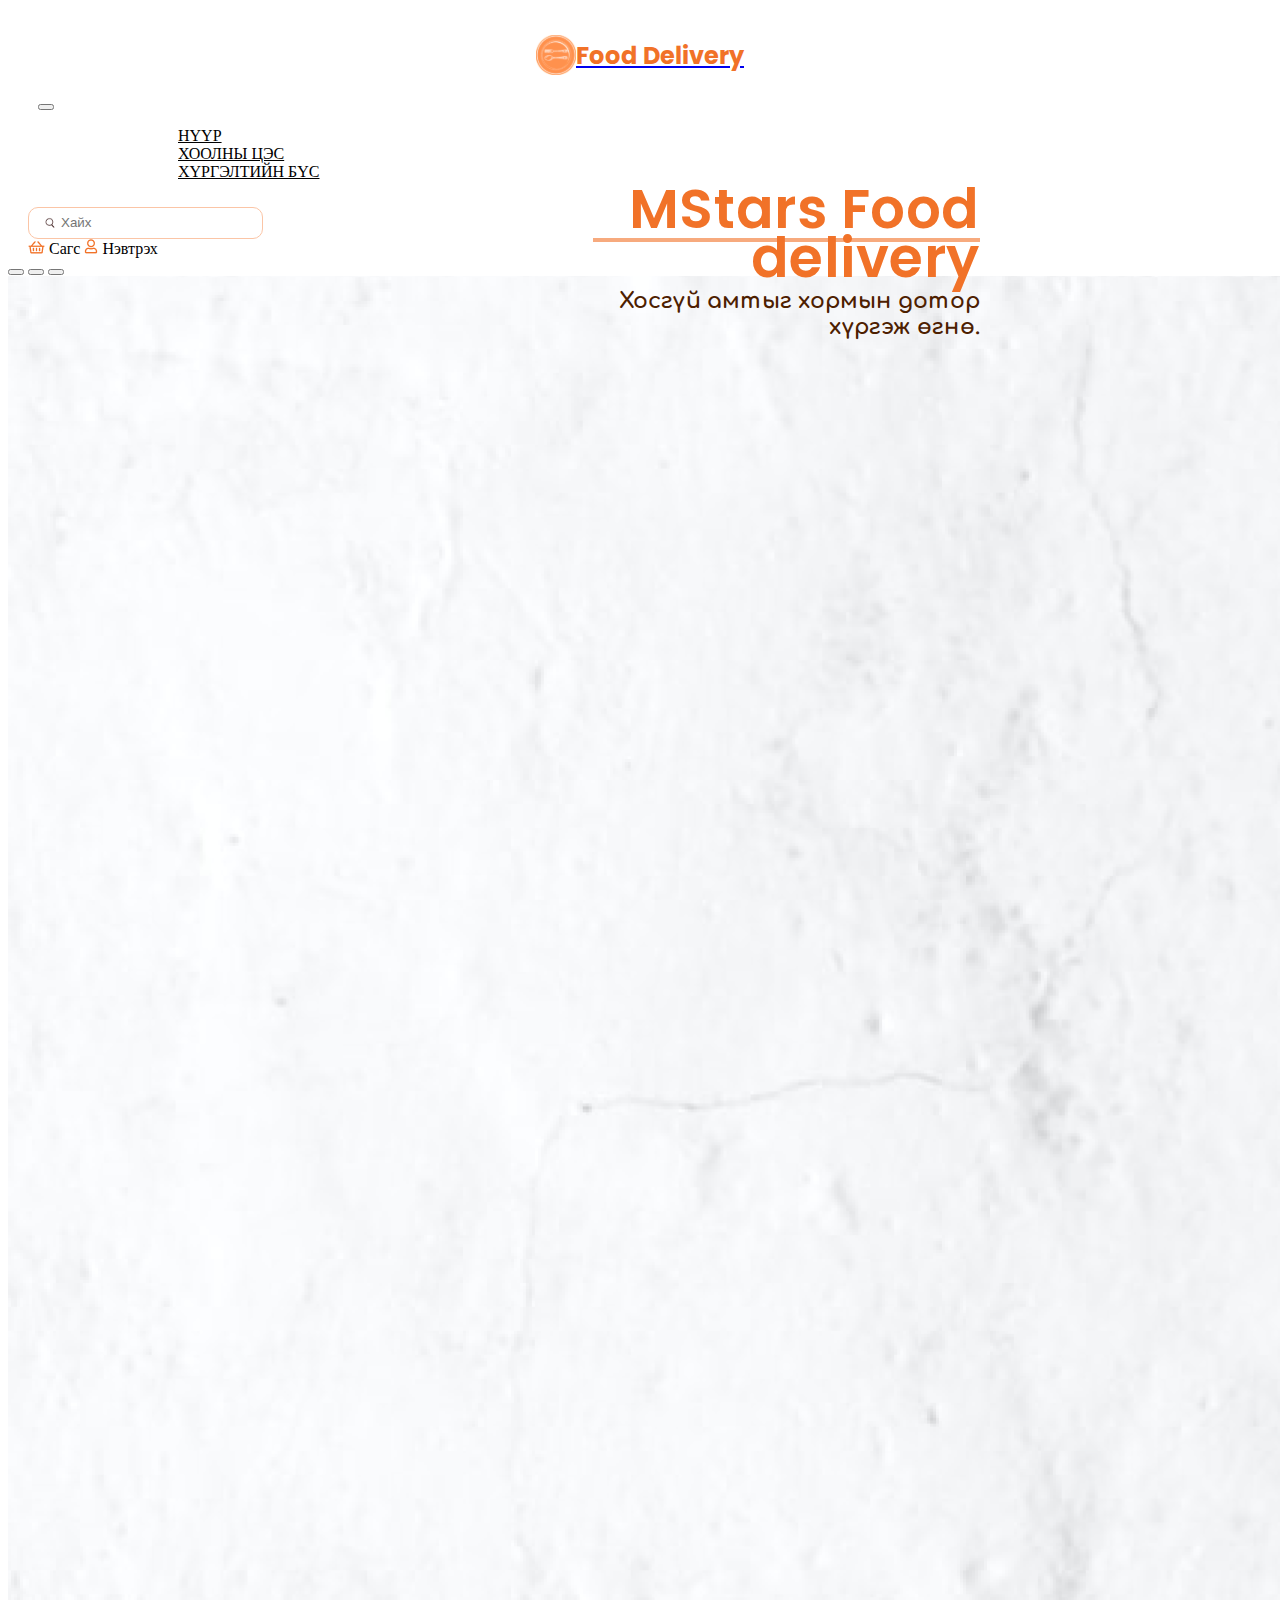
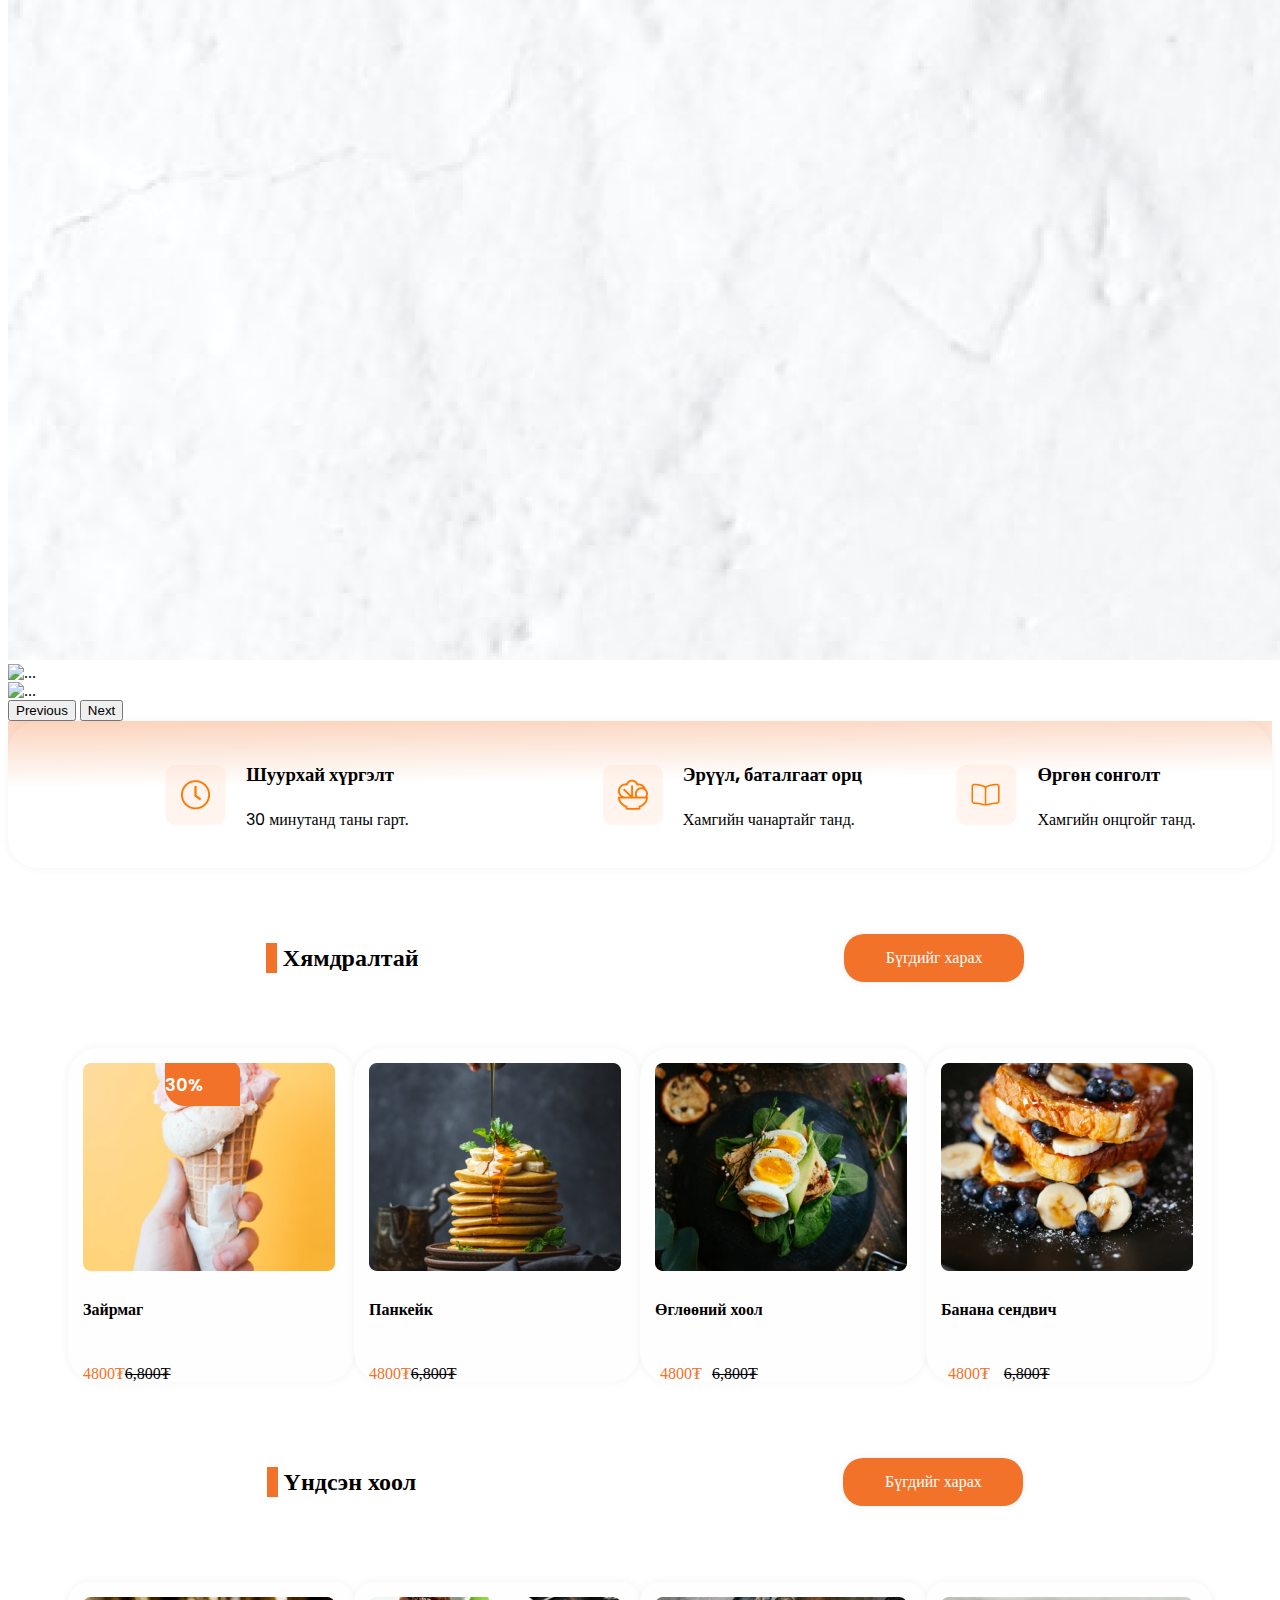
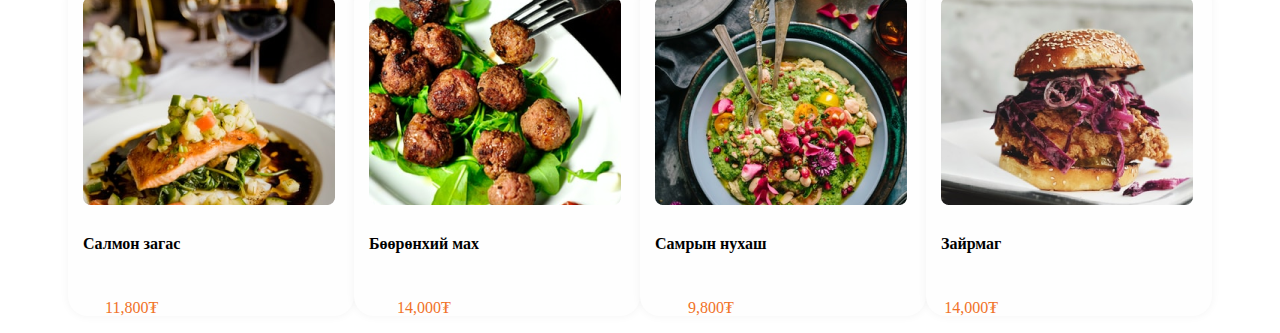
==== commit 1822c97d: "index.html" ====
--- a/index.html
+++ b/index.html
@@ -7,124 +7,149 @@
     <link rel="stylesheet" href="./styles/header.css" />
     <link rel="stylesheet" href="./styles/style.css" />
     <link rel="stylesheet" href="./styles/main.css" />
-    <link rel="preconnect" href="https://fonts.googleapis.com">
-    <link rel="preconnect" href="https://fonts.gstatic.com" crossorigin>
-    <link href="https://cdn.jsdelivr.net/npm/bootstrap@5.1.3/dist/css/bootstrap.min.css" rel="stylesheet" integrity="sha384-1BmE4kWBq78iYhFldvKuhfTAU6auU8tT94WrHftjDbrCEXSU1oBoqyl2QvZ6jIW3" crossorigin="anonymous">
-<script src="https://cdn.jsdelivr.net/npm/bootstrap@5.1.3/dist/js/bootstrap.bundle.min.js" integrity="sha384-ka7Sk0Gln4gmtz2MlQnikT1wXgYsOg+OMhuP+IlRH9sENBO0LRn5q+8nbTov4+1p" crossorigin="anonymous"></script>
-    <link href="https://fonts.googleapis.com/css2?family=Comfortaa:wght@700&family=Poppins:wght@400;500;600;700&display=swap" rel="stylesheet">
+    <link rel="preconnect" href="https://fonts.googleapis.com" />
+    <link rel="preconnect" href="https://fonts.gstatic.com" crossorigin />
+    <link
+      href="https://cdn.jsdelivr.net/npm/bootstrap@5.1.3/dist/css/bootstrap.min.css"
+      rel="stylesheet"
+      integrity="sha384-1BmE4kWBq78iYhFldvKuhfTAU6auU8tT94WrHftjDbrCEXSU1oBoqyl2QvZ6jIW3"
+      crossorigin="anonymous"
+    />
+    <script
+      src="https://cdn.jsdelivr.net/npm/bootstrap@5.1.3/dist/js/bootstrap.bundle.min.js"
+      integrity="sha384-ka7Sk0Gln4gmtz2MlQnikT1wXgYsOg+OMhuP+IlRH9sENBO0LRn5q+8nbTov4+1p"
+      crossorigin="anonymous"
+    ></script>
+    <link
+      href="https://fonts.googleapis.com/css2?family=Comfortaa:wght@700&family=Poppins:wght@400;500;600;700&display=swap"
+      rel="stylesheet"
+    />
     <title>Food Delivery</title>
   </head>
   <body>
-    <header class="contents">
-      
-      <div class="menu">
-        <nav class="navbar navbar-expand-lg navbar-light">
-          <div class="container-fluid">          
-            <a class="navbar-brand" href="#"> <div id="logo">
-              <img src="./images/logo.svg" alt="" />
-              <h2>Food Delivery</h2>
-            </div></a>
-            <button class="navbar-toggler" type="button" data-bs-toggle="collapse" data-bs-target="#navbarSupportedContent" aria-controls="navbarSupportedContent" aria-expanded="false" aria-label="Toggle navigation">
+    <header class="contents d-flex">
+      <div class="menu d-flex">
+        <nav class="navbar navbar-expand-lg">
+          <div class="container-fluid">
+            <a class="navbar-brand" href="#">
+              <div id="logo">
+                <img src="./images/logo.svg" alt="" />
+                <h2>Food Delivery</h2>
+              </div></a
+            >
+            <button
+              class="navbar-toggler"
+              type="button"
+              data-bs-toggle="collapse"
+              data-bs-target="#navbarSupportedContent"
+              aria-controls="navbarSupportedContent"
+              aria-expanded="false"
+              aria-label="Toggle navigation"
+            >
               <span class="navbar-toggler-icon"></span>
             </button>
             <div class="collapse navbar-collapse" id="navbarSupportedContent">
-              <ul class="navbar-nav me-auto mb-2 mb-lg-0 pe-5">
+              <ul class="navbar-nav me-auto mb-2 mb-lg-0 pe-3 menu-items">
                 <li class="nav-item">
-                  <a class="nav-link active" aria-current="page" href="#">НҮҮР</a>
+                  <a class="nav-link active" aria-current="page" href="#"
+                    >НҮҮР</a
+                  >
                 </li>
                 <li class="nav-item">
-                  <a class="nav-link active" aria-current="page" href="#">ХООЛНЫ ЦЭС</a>
+                  <a class="nav-link active" aria-current="page" href="#"
+                    >ХООЛНЫ ЦЭС</a
+                  >
                 </li>
                 <li class="nav-item">
-                  <a class="nav-link active" aria-current="page" href="#"> ХҮРГЭЛТИЙН БҮС</a>
-                </li>
+                  <a class="nav-link active" aria-current="page" href="#">
+                    ХҮРГЭЛТИЙН БҮС</a
+                  >
                 </li>
               </ul>
-              <form class="d-flex">
-                <input class="form-control me-0" type="search" placeholder="Хайх" aria-label="search">           
-              </form>
             </div>
           </div>
         </nav>
       </div>
-      <div class="header">
-        <img src="./busket icon.png" alt="">
-        <a href="#">Сагс</a>
-        <img src="./nevtreh.png" alt="">
-        <a href="#">Нэвтрэх</a>
-      </div>
-      
+      <div class="search d-flex justify-content-center align-items-center me-4">
+        <input type="search" placeholder="Хайх" aria-label="search" />
+      </div>
+      <div
+        class="d-flex justify-content-center align-items-center header-right"
+      >
+        <img src="./busket icon.png" alt="" />
+        <a href="#" class="pe-5">Сагс</a>
+        <img src="./nevtreh.png" alt="" />
+        <a href="https:www.facebook.com">Нэвтрэх</a>
+      </div>
     </header>
+
     <div class="slider">
       <div
-      id="carouselExampleCaptions"
-      class="carousel slide"
-      data-bs-ride="carousel"
-    >
-      <div class="carousel-indicators">
+        id="carouselExampleCaptions"
+        class="carousel slide"
+        data-bs-ride="carousel"
+      >
+        <div class="carousel-indicators">
+          <button
+            type="button"
+            data-bs-target="#carouselExampleCaptions"
+            data-bs-slide-to="0"
+            class="active"
+            aria-current="true"
+            aria-label="Slide 1"
+          ></button>
+          <button
+            type="button"
+            data-bs-target="#carouselExampleCaptions"
+            data-bs-slide-to="1"
+            aria-label="Slide 2"
+            style="width: 10px"
+          ></button>
+          <button
+            type="button"
+            data-bs-target="#carouselExampleCaptions"
+            data-bs-slide-to="2"
+            aria-label="Slide 3"
+            style="width: 10px"
+          ></button>
+        </div>
+        <div class="carousel-inner">
+          <div class="carousel-item active">
+            <img src="base.png" class="w-100" alt="..." />
+            <h4>MStars Food delivery</h4>
+            <hr />
+            <p>Хосгүй амтыг хормын дотор хүргэж өгнө.</p>
+          </div>
+          <div class="carousel-item">
+            <img src="coffee.png" class="d-block w-100" alt="..." />
+            <div class="carousel-caption d-none d-md-block"></div>
+          </div>
+          <div class="carousel-item">
+            <img src="./naba.png" class="d-block w-100" alt="..." />
+            <div class="carousel-caption d-none d-md-block"></div>
+          </div>
+        </div>
         <button
+          class="carousel-control-prev"
           type="button"
           data-bs-target="#carouselExampleCaptions"
-          data-bs-slide-to="0"
-          class="active"
-          aria-current="true"
-          aria-label="Slide 1" 
-        ></button>
+          data-bs-slide="prev"
+        >
+          <span class="carousel-control-prev-icon" aria-hidden="true"></span>
+          <span class="visually-hidden">Previous</span>
+        </button>
         <button
+          class="carousel-control-next"
           type="button"
           data-bs-target="#carouselExampleCaptions"
-          data-bs-slide-to="1"
-          aria-label="Slide 2" style="width: 10px;"
-        ></button>
-        <button
-          type="button"
-          data-bs-target="#carouselExampleCaptions"
-          data-bs-slide-to="2"
-          aria-label="Slide 3" style="width: 10px;"
-        ></button>
-      </div>
-      <div class="carousel-inner">
-        <div class="carousel-item active">
-          <img src="base.png" class=" w-100" alt="..." />
-            <h4>MStars Food delivery</h4>
-            <hr>
-            <p>Хосгүй амтыг хормын дотор хүргэж өгнө.</p>
-        </div>
-        <div class="carousel-item">
-          <img src="coffee.png" class="d-block w-100" alt="..." />
-          <div class="carousel-caption d-none d-md-block">
-          </div>
-        </div>
-        <div class="carousel-item">
-          <img src="./naba.png" class="d-block w-100" alt="..." />
-          <div class="carousel-caption d-none d-md-block">
-          </div>
-        </div>
-      </div>
-      <button
-        class="carousel-control-prev"
-        type="button"
-        data-bs-target="#carouselExampleCaptions"
-        data-bs-slide="prev"
-      >
-        <span class="carousel-control-prev-icon" aria-hidden="true"></span>
-        <span class="visually-hidden">Previous</span>
-      </button>
-      <button
-        class="carousel-control-next"
-        type="button"
-        data-bs-target="#carouselExampleCaptions"
-        data-bs-slide="next"
-      >
-        <span class="carousel-control-next-icon" aria-hidden="true"></span>
-        <span class="visually-hidden">Next</span>
-      </button>
-    </div>
-      </div>
-    </div>
-    <div class="base">
-      <div id="features">
-        <div class="features">
+          data-bs-slide="next"
+        >
+          <span class="carousel-control-next-icon" aria-hidden="true"></span>
+          <span class="visually-hidden">Next</span>
+        </button>
+      </div>
+      <div class="info-bg pt-5">
+        <div class="features contents">
           <div class="box1">
             <img src="./images/watch.png" alt="tsag" />
             <div class="cart1">
@@ -148,138 +173,120 @@
           </div>
         </div>
       </div>
-    </div>
-    <div id="sale">
-      <div id="morj">
-        <div class="all1">
-          <img src="./sale/orange.png" alt="" />
-          <h2> Хямдралтай</h2>
-        </div>
-        <div class="all2">
-          <p>Бүгдийг харах</p>
-        </div>
-      </div>
-      <div class="cards1">
-        <div class="card" style="width: 16rem">
-          <div class="rectangle">30%</div>
-          <img
-            src="./unsplash_TLD6iCOlyb0.png"
-            class="card-img-top"
-            alt="..."
-          />
-          <div class="card-body">
-            <h5 class="card-title">Зайрмаг</h5>
-            <div class="pro">
-              <p class="card-text">4800₮</p>
-              <p>6,800₮</p>
-            </div>
-          </div>
-        </div>
-        <div class="card1" style="width: 16rem">
-
-          <img
-            src="./images/sale/unsplash_eeqbbemH9-c.png"
-            class="card-img-top"
-            alt="..."
-          />
-          <div class="card-body">
-            <h5 class="card-title">Панкейк</h5>
-            <div class="pro1">
-              <p class="card-text">4800₮</p>
-              <p>6,800₮</p>
-            </div>
-          </div>
-        </div>
-        <div class="card2" style="width: 16rem">
-          <img
-            src="./unsplash_fdlZBWIP0aM.png"
-            class="card-img-top"
-            alt="..."
-          />
-          <div class="card-body">
-            <h5 class="card-title">Өглөөний хоол</h5>
-            <div class="pro2">
-              <p class="card-text">4800₮</p>
-              <p>6,800₮</p>
-            </div>
-          </div>
-        </div>
-        <div class="card3" style="width: 16rem">
-          <img src="./pic.png" class="card-img-top" alt="..." />
-          <div class="card-body">
-            <h5 class="card-title">Банана сендвич</h5>
-            <div class="pro3">
-              <p class="card-text">4800₮</p>
-              <p>6,800₮</p>
-            </div>
-          </div>
-        </div>
-      </div>
-      <div class="sale1">
+      <div id="sale">
         <div id="morj">
-          <div class="all1">
+          <div class="all1 pt-3">
             <img src="./sale/orange.png" alt="" />
-            <h2> Үндсэн хоол</h2>
-          </div>
-          <div class="all2">
+            <h2> Хямдралтай</h2>
+          </div>
+          <div class="all2 pt-3">
             <p>Бүгдийг харах</p>
           </div>
         </div>
-      </div>
-      <div class="cards2">
-        <div class="zone1" style="width: 16rem">
-          <img
-            src="./salmon.png"
-            class="card-img-top"
-            alt="..."
-          />
-          <div class="card-body">
-            <h5 class="card-title">Салмон загас</h5>
-            <div class="pro">
-              <p class="card-text">11,800₮</p>
-            </div>
-          </div>
-        </div>
-          <div class="zone2" style="width: 16rem">
+        <div class="cards1 pt-5">
+          <div class="card" style="width: 16rem">
+            <div class="rectangle">30%</div>
             <img
-              src="./buurun.png"
+              src="./unsplash_TLD6iCOlyb0.png"
               class="card-img-top"
               alt="..."
             />
             <div class="card-body">
+              <h5 class="card-title">Зайрмаг</h5>
+              <div class="pro">
+                <p class="card-text">4800₮</p>
+                <p class="line">6,800₮</p>
+              </div>
+            </div>
+          </div>
+          <div class="card1" style="width: 16rem">
+            <img
+              src="./images/sale/unsplash_eeqbbemH9-c.png"
+              class="card-img-top"
+              alt="..."
+            />
+            <div class="card-body">
+              <h5 class="card-title">Панкейк</h5>
+              <div class="pro1">
+                <p class="card-text">4800₮</p>
+                <p class="line1">6,800₮</p>
+              </div>
+            </div>
+          </div>
+          <div class="card2" style="width: 16rem">
+            <img
+              src="./unsplash_fdlZBWIP0aM.png"
+              class="card-img-top"
+              alt="..."
+            />
+            <div class="card-body">
+              <h5 class="card-title">Өглөөний хоол</h5>
+              <div class="pro2">
+                <p class="card-text">4800₮</p>
+                <p class="line2">6,800₮</p>
+              </div>
+            </div>
+          </div>
+          <div class="card3" style="width: 16rem">
+            <img src="./pic.png" class="card-img-top" alt="..." />
+            <div class="card-body">
+              <h5 class="card-title">Банана сендвич</h5>
+              <div class="pro3">
+                <p class="card-text">4800₮</p>
+                <p class="line3">6,800₮</p>
+              </div>
+            </div>
+          </div>
+        </div>
+        <div class="sale1">
+          <div id="morj">
+            <div class="all1">
+              <img src="./sale/orange.png" alt="" />
+              <h2> Үндсэн хоол</h2>
+            </div>
+            <div class="all2 pt-3">
+              <p>Бүгдийг харах</p>
+            </div>
+          </div>
+        </div>
+        <div class="cards2">
+          <div class="zone1" style="width: 16rem">
+            <img src="./salmon.png" class="card-img-top" alt="..." />
+            <div class="card-body">
+              <h5 class="card-title">Салмон загас</h5>
+              <div class="pro">
+                <p class="card-text">11,800₮</p>
+              </div>
+            </div>
+          </div>
+          <div class="zone2" style="width: 16rem">
+            <img src="./buurun.png" class="card-img-top" alt="..." />
+            <div class="card-body">
               <h5 class="card-title">Бөөрөнхий мах</h5>
               <div class="pro">
                 <p class="card-text">14,000₮</p>
               </div>
             </div>
           </div>
-            <div class="zone3" style="width: 16rem">
-              <img
-                src="./camrin.png"
-                class="card-img-top"
-                alt="..."
-              />
-              <div class="card-body">
-                <h5 class="card-title">Самрын нухаш</h5>
-                <div class="pro">
-                  <p class="card-text">9,800₮</p>
-                </div>
-              </div>
-            </div>
-              <div class="zone4" style="width: 16rem">
-                <img
-                  src="./chicken.png"
-                  class="card-img-top"
-                  alt="..."
-                />
-                <div class="card-body">
-                  <h5 class="card-title">Зайрмаг</h5>
-                  <div class="pro">
-                    <p class="card-text">14,000₮</p>
-                  </div>
-                </div>
-              </div>
-            </div>
+          <div class="zone3" style="width: 16rem">
+            <img src="./camrin.png" class="card-img-top" alt="..." />
+            <div class="card-body">
+              <h5 class="card-title">Самрын нухаш</h5>
+              <div class="pro">
+                <p class="card-text">9,800₮</p>
+              </div>
+            </div>
+          </div>
+          <div class="zone4" style="width: 16rem">
+            <img src="./chicken.png" class="card-img-top" alt="..." />
+            <div class="card-body">
+              <h5 class="card-title">Зайрмаг</h5>
+              <div class="pro">
+                <p class="card-text">14,000₮</p>
+              </div>
+            </div>
+          </div>
+        </div>
       </div>
     </div>
   </body>
--- a/styles/header.css
+++ b/styles/header.css
@@ -12,19 +12,23 @@
   font-family: "Poppins";
   font-weight: 700;
 }
-header {
-  display: flex;
-  justify-content: space-between;
-  align-items: center;
+.menu-items li a {
+  color: #000000;
 }
+.menu-items li a:hover {
+  color: #f17228;
+}
+
 .menu {
   justify-content: center;
+  align-items: center;
   text-decoration: none;
   padding: 10px;
   color: #000000;
 }
-.menu a:hover {
-  color: #f17228;
+.header-right a {
+  text-decoration: none;
+  color: #000000;
 }
 .login-n-busket a {
   color: rgba(241, 114, 40, 1);
@@ -45,25 +49,7 @@
 .search input::placeholder {
   padding-left: 30px;
 }
-.bg-light {
-  right: 300px;
-}
-.d-flex {
-  height: 32px;
-  width: 235px;
-  left: 882px;
-  top: 12px;
-  border-radius: 10px;
-  background: rgba(255, 255, 255, 0.5);
-  border: 1px solid #fbc5a6;
-  box-sizing: border-box;
-  border-radius: 10px;
-}
-.header {
-  display: flex;
-  padding: 10px;
-  text-decoration: none;
-}
+
 .header a:hover {
   color: #f17228;
 }
@@ -71,3 +57,7 @@
   color: #000000;
   text-decoration: none;
 }
+.nav-item {
+  display: flex;
+  padding-left: 100px;
+}
--- a/styles/main.css
+++ b/styles/main.css
@@ -3,26 +3,21 @@
   align-items: center;
   justify-content: space-between;
 }
-#description {
-  width: 486px;
-  height: 390px;
-}
-.base {
-  display: flex;
-  flex-direction: row;
-  justify-content: center;
-  align-items: center;
-  padding: 0px;
-  width: 100%;
-  height: 248px;
-  left: 0px;
-  top: 580px;
+/* Info Panel starting here */
+.info-bg {
   background: linear-gradient(
     179.24deg,
     #f17228 -90.18%,
     rgba(255, 255, 255, 0) 41.19%
   );
 }
+.features {
+  display: flex;
+  justify-content: space-around;
+  box-shadow: 0px 0px 10px rgba(0, 0, 0, 0.05);
+  border-radius: 30px;
+}
+/* info Panel ends here */
 #btn {
   justify-content: flex-end;
   position: absolute;
@@ -65,14 +60,7 @@
   border-radius: 5px;
   margin: 0px 10px;
 }
-.features {
-  display: flex;
-  margin: 115px;
-  justify-content: space-around;
-  align-items: flex-end;
-  box-shadow: 0px 0px 10px rgba(0, 0, 0, 0.05);
-  border-radius: 30px;
-}
+
 .box1 {
   display: flex;
   align-items: center;
@@ -120,12 +108,11 @@
 }
 #morj {
   display: flex;
-  justify-content: space-between;
-  align-items: center;
-  padding: 25px;
+  justify-content: space-around;
+  align-items: center;
+  padding: 40px;
   height: 88px;
   left: 120px;
-  top: 0px;
   margin: 16px 0px;
 }
 .all1 {
@@ -136,8 +123,6 @@
   left: 135px;
 }
 .all2 {
-  display: flex;
-  background-color: orange;
   background: #f17228;
   box-shadow: 0px 0px 10px rgba(0, 0, 0, 0.05);
   border-radius: 20px;
@@ -187,6 +172,22 @@
   line-height: 24px;
   color: #000000;
 }
+.line1 {
+  display: flex;
+  text-decoration: line-through;
+}
+.line2 {
+  display: flex;
+  text-decoration: line-through;
+}
+.line3 {
+  display: flex;
+  text-decoration: line-through;
+}
+.line {
+  display: flex;
+  text-decoration: line-through;
+}
 .pro {
   display: flex;
   justify-content: space-around;
@@ -238,11 +239,11 @@
 }
 .cards1 {
   display: flex;
-  justify-content: space-around;
+  justify-content: center;
 }
 .cards2 {
   display: flex;
-  justify-content: space-around;
+  justify-content: center;
 }
 .zone1 {
   display: flex;
@@ -304,9 +305,11 @@
   color: #f17228;
 }
 .active p {
+  position: absolute;
   width: 384px;
   height: 64px;
-  right: 222px;
+  right: 300px;
+  top: 260px;
   font-family: "Comfortaa";
   font-style: normal;
   font-weight: 700;
@@ -318,3 +321,11 @@
   letter-spacing: 0.01em;
   color: #4d2000;
 }
+.active hr {
+  position: absolute;
+  width: 383px;
+  height: 0px;
+  right: 300px;
+  top: 230px;
+  border: 2px solid rgba(241, 114, 40, 0.6);
+}
